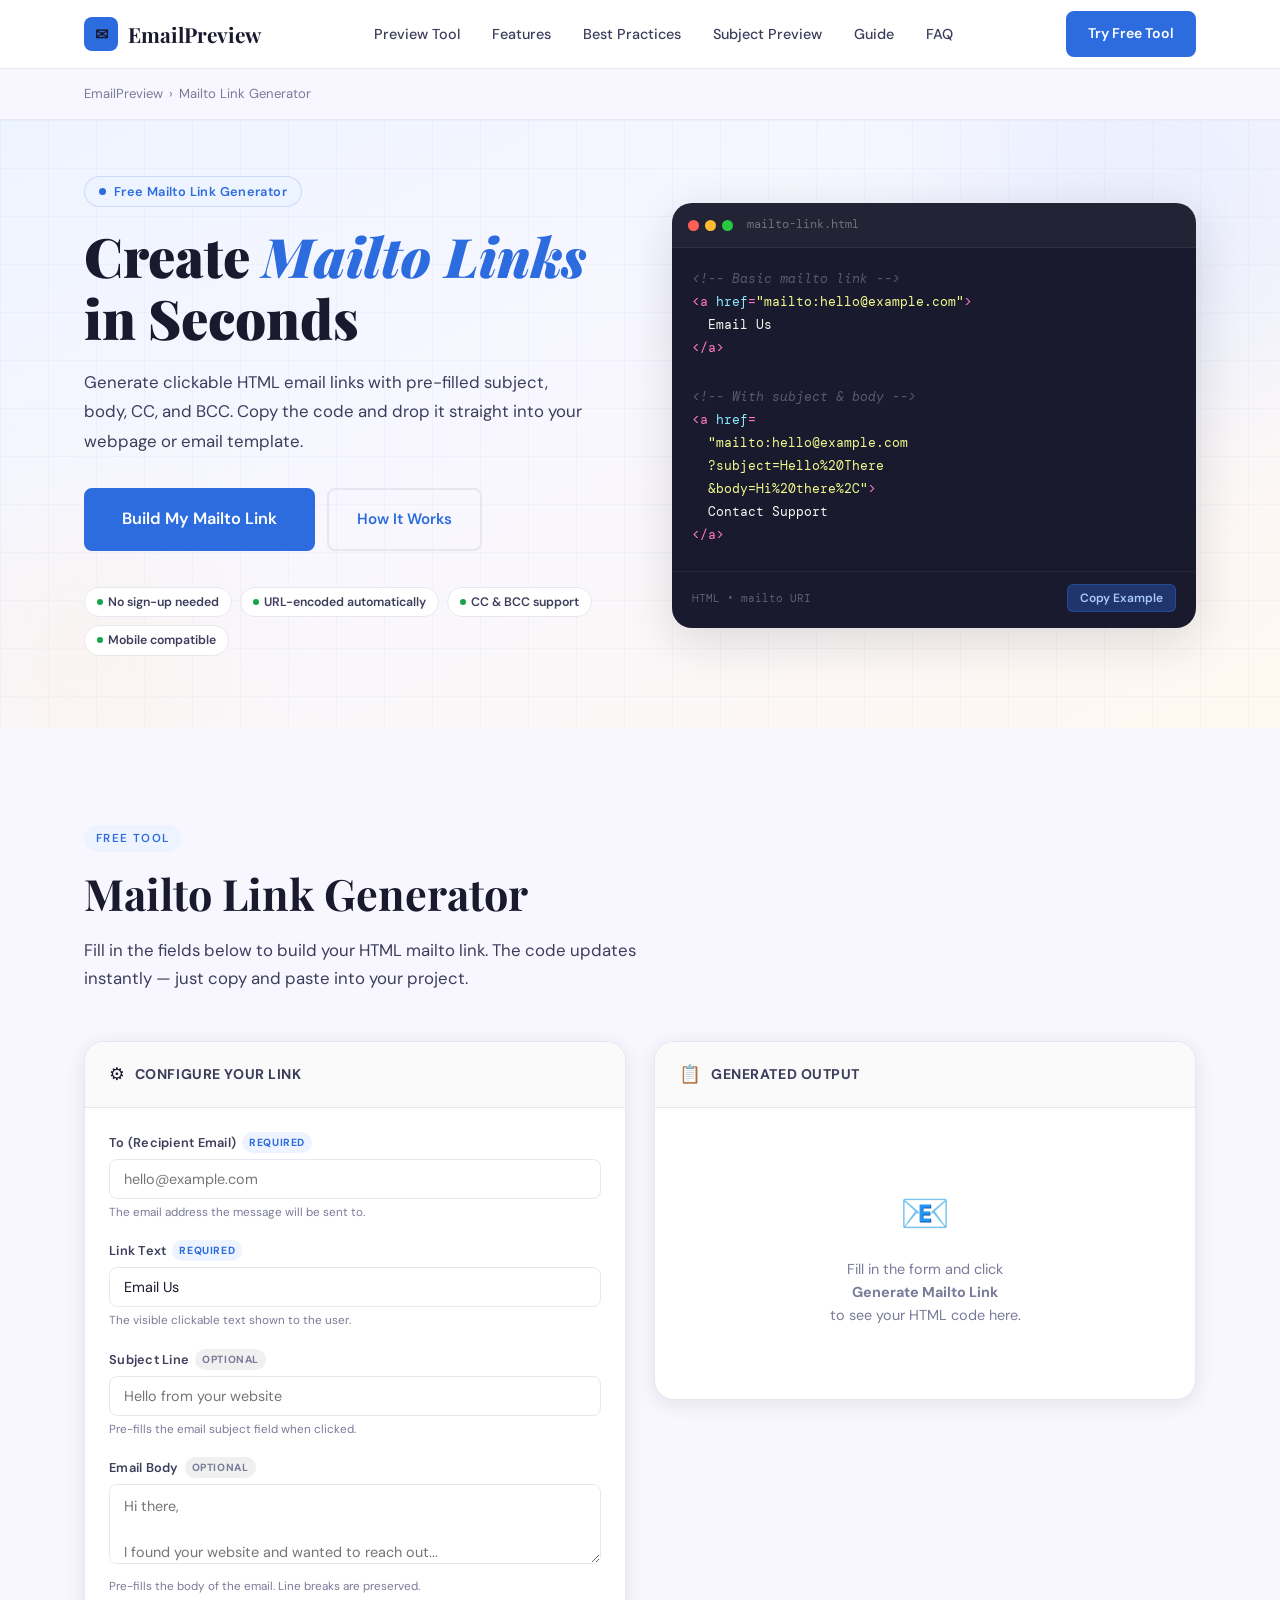
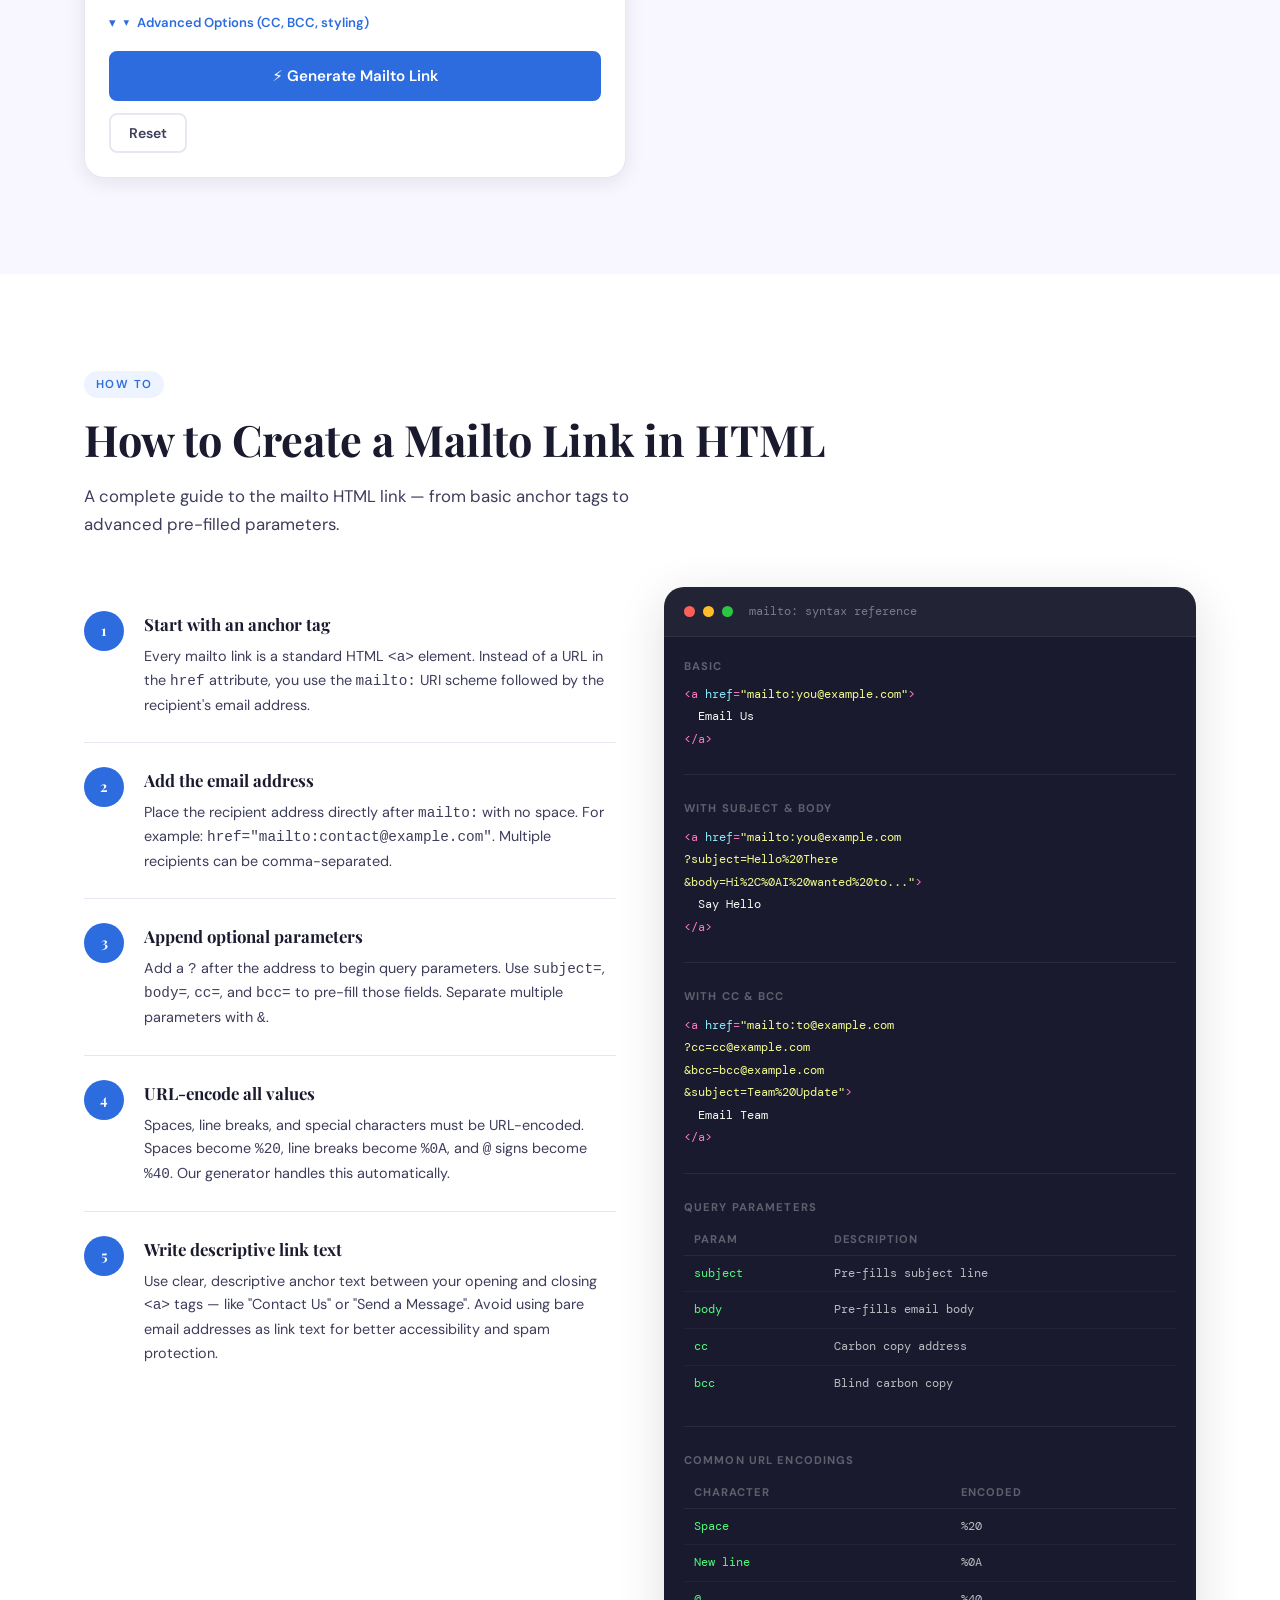
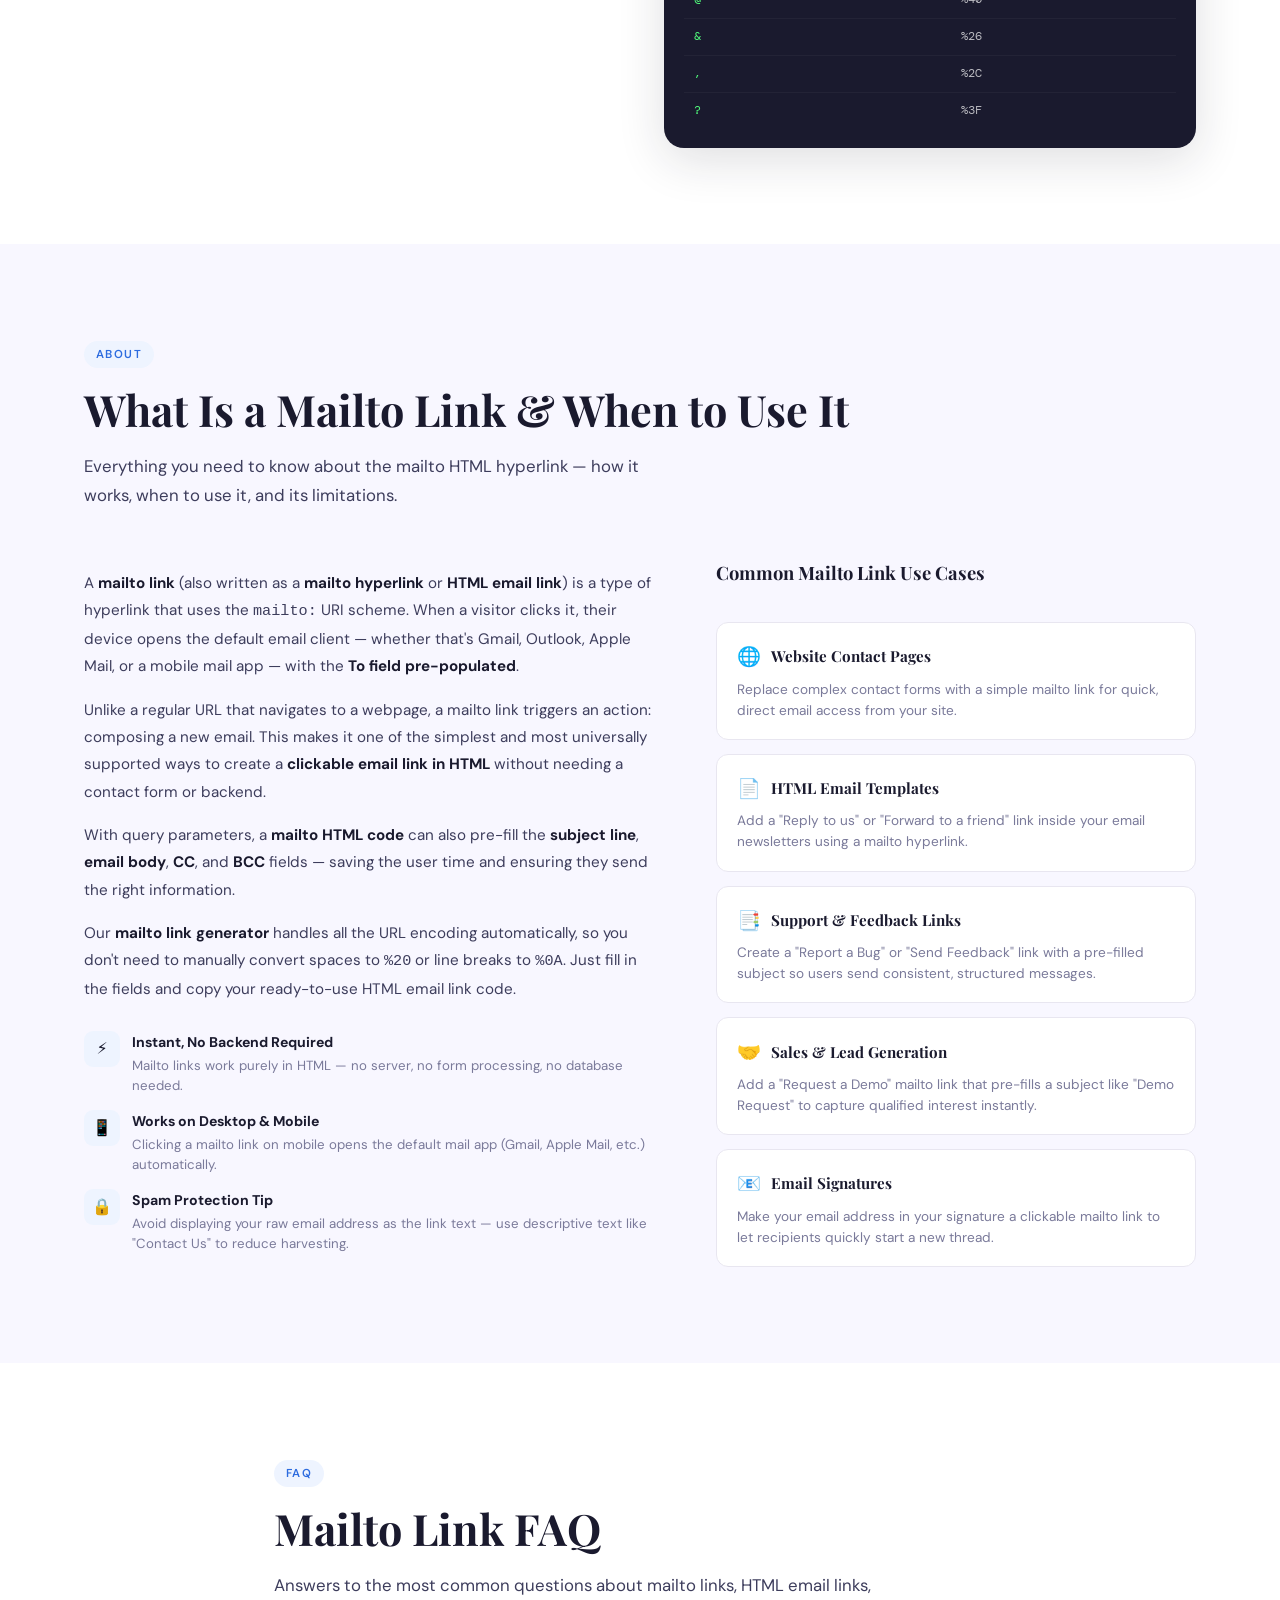
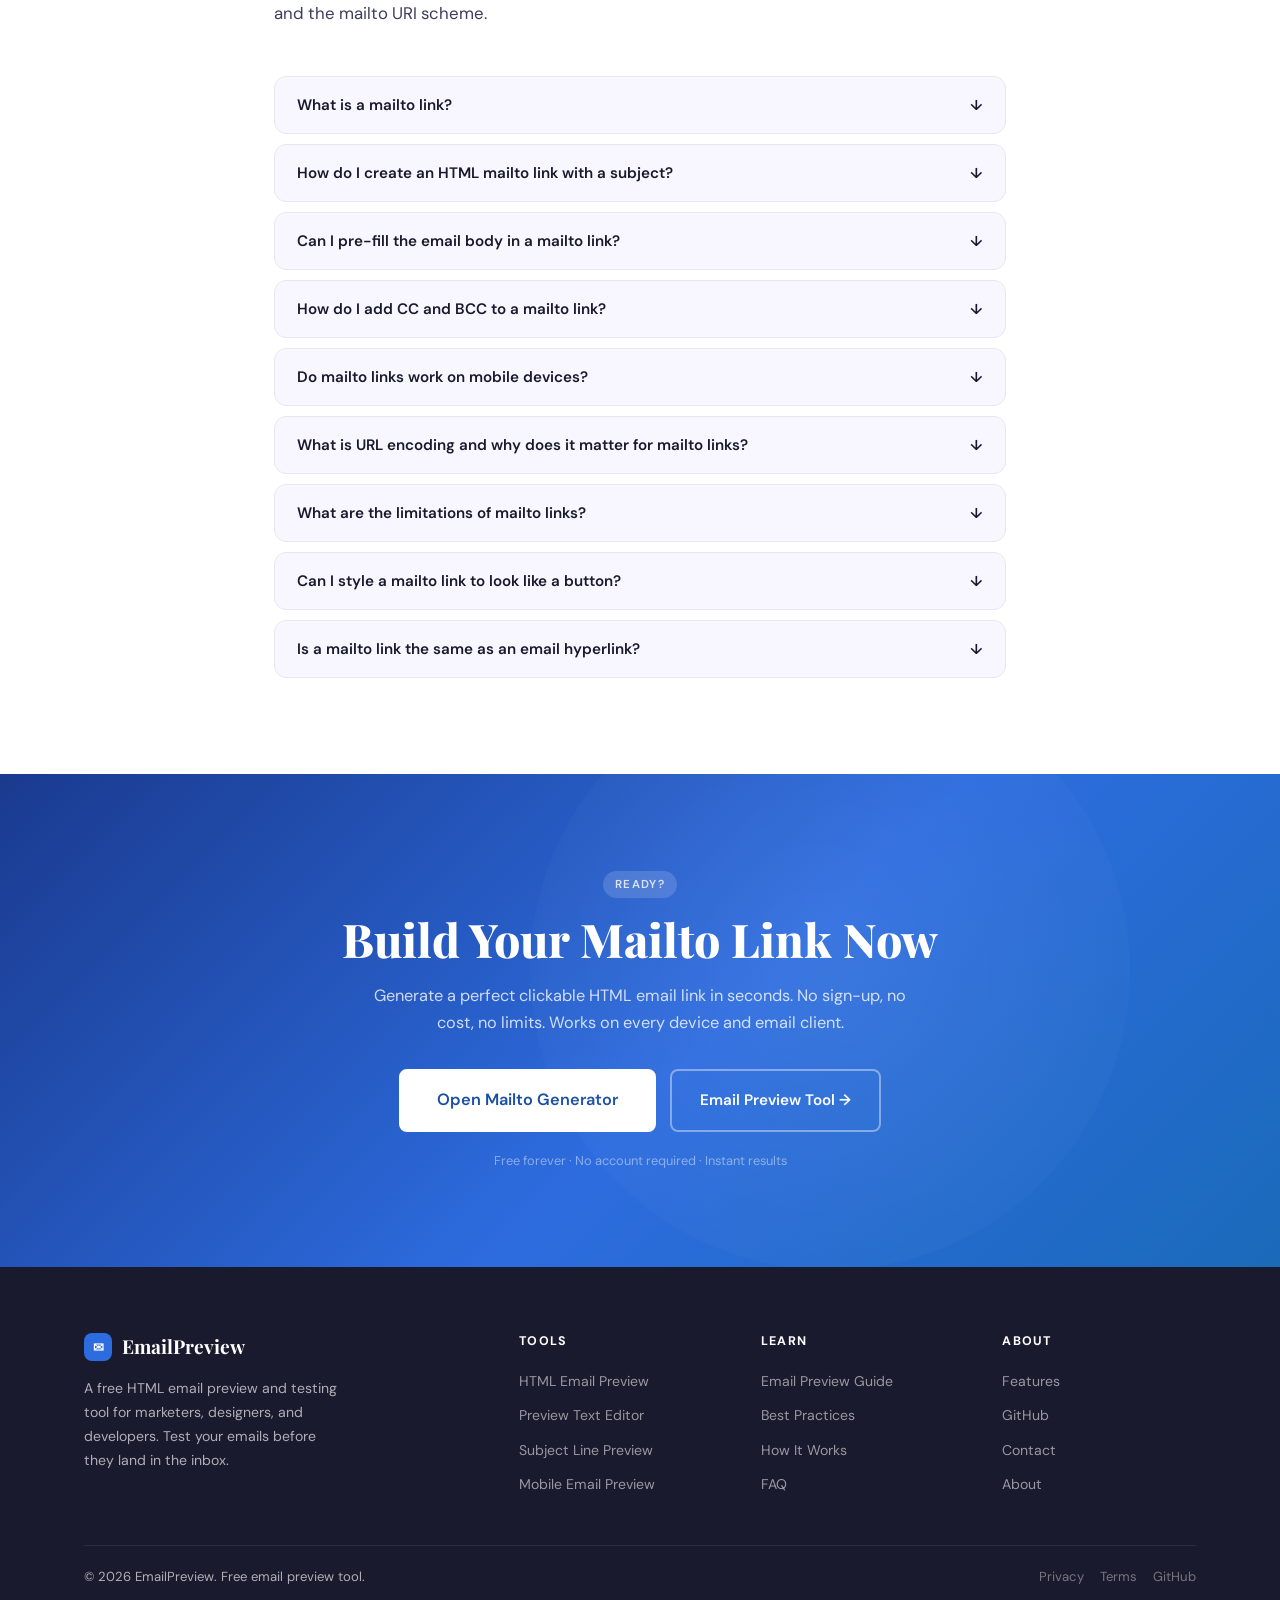
==== mailto-link-generator.html @ 805388ae "Create mailto-link-generator.html" ====
<!DOCTYPE html>
<html lang="en">
<head>
  <meta charset="UTF-8" />
  <meta name="viewport" content="width=device-width, initial-scale=1.0" />
  <title>Mailto Link Generator – Create HTML Email Links Instantly | EmailPreview</title>
  <meta name="description" content="Free mailto link generator. Create clickable HTML email links with pre-filled subject, body, CC, and BCC. Generate mailto HTML code instantly — no sign-up required." />
  <meta name="keywords" content="mailto link, mailto html, mailto link generator, html mailto link, mailto html code, email link html, html email link, email hyperlink html, mailto hyperlink, html mailto, create mailto link, mail to link, email link generator, clickable email link html" />
  <meta name="author" content="EmailPreview" />
  <meta name="robots" content="index, follow" />
  <link rel="canonical" href="https://emailpreview.github.io/mailto-link-generator" />
  <link rel="icon" type="image/png" sizes="32x32" href="/favicon.png">

  <!-- Open Graph -->
  <meta property="og:title" content="Mailto Link Generator – Create HTML Email Links Instantly" />
  <meta property="og:description" content="Generate mailto HTML code with subject, body, CC, and BCC pre-filled. Free, instant, no sign-up." />
  <meta property="og:url" content="https://emailpreview.github.io/mailto-link-generator" />
  <meta property="og:type" content="website" />

  <!-- Twitter Card -->
  <meta name="twitter:card" content="summary_large_image" />
  <meta name="twitter:title" content="Mailto Link Generator – Free HTML Email Link Tool" />
  <meta name="twitter:description" content="Create clickable mailto links for HTML emails and websites instantly." />

  <!-- Schema: WebApplication -->
  <script type="application/ld+json">
  {
    "@context": "https://schema.org",
    "@type": "WebApplication",
    "name": "Mailto Link Generator",
    "url": "https://emailpreview.github.io/mailto-link-generator",
    "description": "A free tool to generate mailto HTML links with pre-filled subject, body, CC, and BCC fields.",
    "applicationCategory": "DeveloperApplication",
    "operatingSystem": "Web",
    "offers": { "@type": "Offer", "price": "0", "priceCurrency": "USD" },
    "featureList": [
      "Mailto Link Generator",
      "HTML Email Link Code",
      "CC and BCC Support",
      "URL Encoding",
      "Clickable Email Link Preview"
    ]
  }
  </script>

  <!-- Schema: HowTo -->
  <script type="application/ld+json">
  {
    "@context": "https://schema.org",
    "@type": "HowTo",
    "name": "How to Create a Mailto Link in HTML",
    "description": "Step-by-step guide to creating a clickable mailto link in HTML for websites and email templates.",
    "step": [
      {
        "@type": "HowToStep",
        "name": "Enter the recipient email address",
        "text": "Type the email address you want the mailto link to send to in the 'To' field of the generator."
      },
      {
        "@type": "HowToStep",
        "name": "Fill in optional fields",
        "text": "Optionally add a subject line, pre-filled body text, CC recipients, and BCC recipients."
      },
      {
        "@type": "HowToStep",
        "name": "Copy the generated HTML code",
        "text": "Click 'Generate Mailto Link' and copy the ready-to-use HTML anchor tag from the output panel."
      },
      {
        "@type": "HowToStep",
        "name": "Paste into your HTML",
        "text": "Paste the mailto HTML code into your webpage or email template. The link is now clickable."
      }
    ]
  }
  </script>

  <!-- Schema: FAQPage -->
  <script type="application/ld+json">
  {
    "@context": "https://schema.org",
    "@type": "FAQPage",
    "mainEntity": [
      {
        "@type": "Question",
        "name": "What is a mailto link?",
        "acceptedAnswer": {
          "@type": "Answer",
          "text": "A mailto link is an HTML hyperlink that opens the visitor's default email client when clicked, with the recipient address pre-filled. It uses the mailto: URI scheme."
        }
      },
      {
        "@type": "Question",
        "name": "How do I create a mailto link in HTML?",
        "acceptedAnswer": {
          "@type": "Answer",
          "text": "Use an anchor tag with href starting with mailto: followed by the email address. Example: <a href=\"mailto:hello@example.com\">Email Us</a>"
        }
      },
      {
        "@type": "Question",
        "name": "Can I pre-fill the subject and body in a mailto link?",
        "acceptedAnswer": {
          "@type": "Answer",
          "text": "Yes. Add query parameters to the mailto link: mailto:email@example.com?subject=Hello&body=Your%20message%20here. All values must be URL-encoded."
        }
      },
      {
        "@type": "Question",
        "name": "Does a mailto link work on mobile?",
        "acceptedAnswer": {
          "@type": "Answer",
          "text": "Yes. On mobile devices, clicking a mailto link opens the default mail app (Gmail, Apple Mail, etc.) with the fields pre-filled."
        }
      },
      {
        "@type": "Question",
        "name": "How do I add CC and BCC to a mailto link?",
        "acceptedAnswer": {
          "@type": "Answer",
          "text": "Append cc= and bcc= as query parameters. Example: mailto:to@example.com?cc=cc@example.com&bcc=bcc@example.com"
        }
      }
    ]
  }
  </script>

  <!-- Breadcrumb Schema -->
  <script type="application/ld+json">
  {
    "@context": "https://schema.org",
    "@type": "BreadcrumbList",
    "itemListElement": [
      { "@type": "ListItem", "position": 1, "name": "EmailPreview", "item": "https://emailpreview.github.io/" },
      { "@type": "ListItem", "position": 2, "name": "Mailto Link Generator", "item": "https://emailpreview.github.io/mailto-link-generator" }
    ]
  }
  </script>

  <link rel="preconnect" href="https://fonts.googleapis.com" />
  <link rel="preconnect" href="https://fonts.gstatic.com" crossorigin />
  <link href="https://fonts.googleapis.com/css2?family=Playfair+Display:wght@400;600;700;900&family=DM+Sans:wght@300;400;500;600&family=DM+Mono:wght@400;500&display=swap" rel="stylesheet" />

  <style>
    /* ============================================================
       Mailto Link Generator — Scoped stylesheet
       Inherits design system from EmailPreview (same tokens)
    ============================================================ */
    :root {
      --ink: #1a1a2e;
      --ink-soft: #3d3d5c;
      --ink-muted: #7a7a9a;
      --surface: #ffffff;
      --surface-alt: #f8f7ff;
      --border: #e8e6f0;
      --accent: #2d6cdf;
      --accent-deep: #1a4fa3;
      --accent-light: #dbeafe;
      --accent-soft: #eef4ff;
      --gold: #f5a623;
      --gold-light: #fff8eb;
      --green: #16a34a;
      --green-light: #dcfce7;
      --red: #dc2626;
      --red-light: #fee2e2;
      --teal: #0d9488;
      --teal-light: #ccfbf1;
      --radius: 12px;
      --radius-lg: 20px;
      --radius-sm: 8px;
      --shadow-sm: 0 1px 4px rgba(26,26,46,0.06);
      --shadow: 0 4px 20px rgba(26,26,46,0.09);
      --shadow-lg: 0 12px 48px rgba(26,26,46,0.14);
      --font-display: 'Playfair Display', Georgia, serif;
      --font-body: 'DM Sans', system-ui, sans-serif;
      --font-mono: 'DM Mono', monospace;
      --transition: 0.22s cubic-bezier(0.4,0,0.2,1);
    }

    *, *::before, *::after { box-sizing: border-box; margin: 0; padding: 0; }
    html { scroll-behavior: smooth; font-size: 16px; }
    body { font-family: var(--font-body); background: var(--surface); color: var(--ink); line-height: 1.65; overflow-x: hidden; }
    a { color: var(--accent); text-decoration: none; }
    a:hover { text-decoration: underline; }
    img { max-width: 100%; display: block; }
    .container { max-width: 1160px; margin: 0 auto; padding: 0 24px; }

    /* ── Header ── */
    #site-header {
      position: sticky; top: 0; z-index: 100;
      background: rgba(255,255,255,0.96);
      backdrop-filter: blur(12px);
      border-bottom: 1px solid var(--border);
      transition: box-shadow var(--transition);
    }
    #site-header.scrolled { box-shadow: var(--shadow); }
    .header-inner { display: flex; align-items: center; justify-content: space-between; height: 68px; gap: 24px; }
    .header-logo { display: flex; align-items: center; gap: 10px; font-family: var(--font-display); font-size: 1.3rem; font-weight: 700; color: var(--ink); }
    .header-logo:hover { color: var(--accent); text-decoration: none; }
    .logo-icon { width: 34px; height: 34px; background: var(--accent); border-radius: 8px; display: flex; align-items: center; justify-content: center; font-size: 16px; flex-shrink: 0; }
    .header-nav { display: flex; align-items: center; gap: 4px; list-style: none; }
    .header-nav a { padding: 7px 14px; border-radius: 7px; font-size: 0.9rem; font-weight: 500; color: var(--ink-soft); transition: all var(--transition); }
    .header-nav a:hover, .header-nav a.active { color: var(--accent); background: var(--accent-soft); text-decoration: none; }
    .header-cta { display: flex; gap: 10px; align-items: center; }
    .hamburger { display: none; flex-direction: column; gap: 5px; cursor: pointer; background: none; border: none; padding: 6px; }
    .hamburger span { display: block; width: 22px; height: 2px; background: var(--ink); border-radius: 2px; transition: all var(--transition); }
    .mobile-nav { display: none; flex-direction: column; background: #fff; border-top: 1px solid var(--border); padding: 16px 24px; gap: 4px; }
    .mobile-nav.open { display: flex; }
    .mobile-nav a { padding: 10px 12px; border-radius: 7px; color: var(--ink-soft); font-size: 0.95rem; font-weight: 500; transition: all var(--transition); }
    .mobile-nav a:hover { background: var(--accent-soft); color: var(--accent); text-decoration: none; }

    /* ── Buttons ── */
    .btn { display: inline-flex; align-items: center; gap: 8px; padding: 13px 28px; border-radius: var(--radius-sm); font-family: var(--font-body); font-size: 0.95rem; font-weight: 600; cursor: pointer; border: 2px solid transparent; transition: all var(--transition); text-decoration: none; white-space: nowrap; }
    .btn:hover { text-decoration: none; }
    .btn-primary { background: var(--accent); color: #fff; border-color: var(--accent); }
    .btn-primary:hover { background: var(--accent-deep); border-color: var(--accent-deep); transform: translateY(-1px); box-shadow: 0 6px 20px rgba(45,108,223,0.32); }
    .btn-ghost { background: transparent; color: var(--accent); border-color: var(--border); }
    .btn-ghost:hover { border-color: var(--accent); background: var(--accent-soft); }
    .btn-outline { background: transparent; color: var(--ink-soft); border-color: var(--border); font-size: 0.88rem; padding: 9px 18px; }
    .btn-outline:hover { border-color: var(--accent); color: var(--accent); }
    .btn-white { background: #fff; color: var(--accent-deep); border-color: #fff; }
    .btn-white:hover { background: var(--accent-soft); transform: translateY(-1px); }
    .btn-ghost-white { background: transparent; color: #fff; border-color: rgba(255,255,255,0.4); }
    .btn-ghost-white:hover { border-color: #fff; background: rgba(255,255,255,0.1); }
    .btn-full { width: 100%; justify-content: center; }
    .btn-lg { padding: 16px 36px; font-size: 1.02rem; }
    .btn-sm { padding: 8px 16px; font-size: 0.83rem; }

    /* ── Section Shared ── */
    .section { padding: 96px 0; }
    .section-label { display: inline-block; font-size: 0.72rem; font-weight: 600; letter-spacing: 0.12em; text-transform: uppercase; color: var(--accent); background: var(--accent-soft); padding: 4px 12px; border-radius: 100px; margin-bottom: 14px; }
    .section-label.light { color: rgba(255,255,255,0.8); background: rgba(255,255,255,0.15); }
    .section-title { font-family: var(--font-display); font-size: clamp(1.8rem, 3.5vw, 2.7rem); font-weight: 700; color: var(--ink); line-height: 1.25; margin-bottom: 16px; }
    .section-subtitle { font-size: 1.05rem; color: var(--ink-soft); max-width: 600px; margin-bottom: 48px; line-height: 1.7; }

    /* ── Breadcrumb ── */
    .breadcrumb { padding: 14px 0; font-size: 0.82rem; color: var(--ink-muted); display: flex; align-items: center; gap: 6px; flex-wrap: wrap; }
    .breadcrumb a { color: var(--ink-muted); }
    .breadcrumb a:hover { color: var(--accent); text-decoration: none; }
    .breadcrumb span { color: var(--ink-muted); }

    /* ═══════════════════════════
       HERO
    ═══════════════════════════ */
    .ml-hero {
      background: linear-gradient(155deg, #eef4ff 0%, #f8f7ff 45%, #fff8f0 100%);
      padding: 56px 0 72px;
      position: relative;
      overflow: hidden;
    }
    .ml-hero-grid {
      position: absolute; inset: 0; pointer-events: none;
      background-image: linear-gradient(rgba(45,108,223,0.04) 1px, transparent 1px),
        linear-gradient(90deg, rgba(45,108,223,0.04) 1px, transparent 1px);
      background-size: 48px 48px;
    }
    .ml-hero-blob {
      position: absolute; border-radius: 50%; filter: blur(70px); opacity: 0.3; pointer-events: none;
    }
    .ml-blob-1 { width: 420px; height: 420px; background: radial-gradient(circle, #c7d8ff, #e0eaff); top: -120px; right: -80px; }
    .ml-blob-2 { width: 260px; height: 260px; background: radial-gradient(circle, #fde8c8, #fff3e0); bottom: -60px; left: -40px; }

    .ml-hero-inner {
      position: relative; z-index: 2;
      display: grid; grid-template-columns: 1fr 1fr; gap: 64px; align-items: center;
    }
    @media (max-width: 860px) { .ml-hero-inner { grid-template-columns: 1fr; gap: 40px; text-align: center; } .ml-hero-cta { justify-content: center; } }

    .ml-hero-badge { display: inline-flex; align-items: center; gap: 8px; font-size: 0.8rem; font-weight: 600; color: var(--accent); background: var(--accent-soft); border: 1px solid rgba(45,108,223,0.18); padding: 4px 14px; border-radius: 100px; margin-bottom: 18px; letter-spacing: 0.03em; }
    .ml-badge-dot { width: 7px; height: 7px; border-radius: 50%; background: var(--accent); animation: ml-pulse 2s ease-in-out infinite; }
    @keyframes ml-pulse { 0%,100%{opacity:1} 50%{opacity:.4} }
    .ml-hero-title { font-family: var(--font-display); font-size: clamp(2.1rem, 4.5vw, 3.4rem); font-weight: 900; color: var(--ink); line-height: 1.15; margin-bottom: 18px; }
    .ml-hero-title em { font-style: italic; color: var(--accent); }
    .ml-hero-subtitle { font-size: 1.05rem; color: var(--ink-soft); line-height: 1.75; margin-bottom: 32px; max-width: 500px; }
    .ml-hero-cta { display: flex; flex-wrap: wrap; gap: 12px; margin-bottom: 36px; }
    .ml-hero-chips { display: flex; flex-wrap: wrap; gap: 8px; }
    .ml-chip { display: inline-flex; align-items: center; gap: 5px; font-size: 0.77rem; font-weight: 600; color: var(--ink-soft); background: #fff; border: 1px solid var(--border); border-radius: 100px; padding: 4px 12px; }
    .ml-chip-dot { width: 6px; height: 6px; border-radius: 50%; background: var(--green); }

    /* ── Hero Code Preview ── */
    .ml-code-card {
      background: #1a1a2e;
      border-radius: var(--radius-lg);
      box-shadow: var(--shadow-lg), 0 0 0 1px rgba(255,255,255,0.06);
      overflow: hidden;
      animation: ml-floatUp 0.7s ease both;
    }
    @keyframes ml-floatUp { from{opacity:0;transform:translateY(20px)} to{opacity:1;transform:translateY(0)} }
    .ml-code-card-header {
      display: flex; align-items: center; gap: 6px;
      padding: 12px 16px; background: rgba(255,255,255,0.04);
      border-bottom: 1px solid rgba(255,255,255,0.06);
    }
    .ml-dot { width: 11px; height: 11px; border-radius: 50%; }
    .ml-dot.r { background: #ff5f57; } .ml-dot.y { background: #febc2e; } .ml-dot.g { background: #28c840; }
    .ml-code-label { margin-left: 8px; font-size: 0.75rem; color: rgba(255,255,255,0.35); font-family: var(--font-mono); }
    .ml-code-body { padding: 20px 20px 16px; }
    .ml-code-line { font-family: var(--font-mono); font-size: 0.82rem; line-height: 1.75; display: block; }
    .ml-token-tag { color: #ff79c6; }
    .ml-token-attr { color: #8be9fd; }
    .ml-token-val { color: #f1fa8c; }
    .ml-token-text { color: #f8f8f2; }
    .ml-token-comment { color: rgba(255,255,255,0.28); font-style: italic; }
    .ml-code-footer { padding: 0 20px 16px; display: flex; justify-content: space-between; align-items: center; border-top: 1px solid rgba(255,255,255,0.06); margin-top: 8px; padding-top: 12px; }
    .ml-code-badge { font-size: 0.7rem; color: rgba(255,255,255,0.3); font-family: var(--font-mono); }
    .ml-copy-hero-btn { font-size: 0.75rem; padding: 5px 12px; background: rgba(45,108,223,0.35); color: #aac8ff; border: 1px solid rgba(45,108,223,0.4); border-radius: 6px; cursor: pointer; font-family: var(--font-body); font-weight: 600; transition: all var(--transition); }
    .ml-copy-hero-btn:hover { background: rgba(45,108,223,0.55); color: #fff; }

    /* ═══════════════════════════
       GENERATOR TOOL
    ═══════════════════════════ */
    .generator-section { background: var(--surface-alt); }
    .generator-layout {
      display: grid; grid-template-columns: 1fr 1fr; gap: 28px; align-items: flex-start;
    }
    @media (max-width: 900px) { .generator-layout { grid-template-columns: 1fr; } }

    .gen-panel {
      background: #fff; border: 1px solid var(--border);
      border-radius: var(--radius-lg); box-shadow: var(--shadow); overflow: hidden;
    }
    .gen-panel-header {
      padding: 18px 24px; background: #fafafa; border-bottom: 1px solid var(--border);
      display: flex; align-items: center; gap: 10px;
    }
    .gen-panel-icon { font-size: 1.1rem; }
    .gen-panel-title { font-size: 0.88rem; font-weight: 700; color: var(--ink-soft); letter-spacing: 0.04em; text-transform: uppercase; }
    .gen-panel-body { padding: 24px; }

    /* Form fields */
    .field { margin-bottom: 18px; }
    .field:last-child { margin-bottom: 0; }
    .field label { display: flex; align-items: center; gap: 6px; font-size: 0.8rem; font-weight: 600; color: var(--ink-soft); margin-bottom: 6px; letter-spacing: 0.02em; }
    .field-badge { font-size: 0.65rem; font-weight: 700; padding: 2px 7px; border-radius: 100px; letter-spacing: 0.06em; text-transform: uppercase; }
    .badge-required { background: var(--accent-soft); color: var(--accent); }
    .badge-optional { background: #f0f0f0; color: var(--ink-muted); }
    .field-hint { font-size: 0.73rem; color: var(--ink-muted); margin-top: 4px; }

    .ml-input {
      width: 100%; padding: 10px 14px; border: 1.5px solid var(--border); border-radius: var(--radius-sm);
      font-family: var(--font-body); font-size: 0.9rem; color: var(--ink); background: #fff;
      transition: border-color var(--transition), box-shadow var(--transition); outline: none;
    }
    .ml-input:focus { border-color: var(--accent); box-shadow: 0 0 0 3px rgba(45,108,223,0.1); }
    .ml-input.valid { border-color: var(--green); }
    .ml-input.invalid { border-color: var(--red); box-shadow: 0 0 0 3px rgba(220,38,38,0.08); }
    textarea.ml-input { resize: vertical; min-height: 80px; line-height: 1.6; }

    /* Toggle advanced */
    .adv-toggle {
      display: flex; align-items: center; gap: 8px; cursor: pointer;
      font-size: 0.82rem; font-weight: 600; color: var(--accent); margin: 4px 0 16px;
      background: none; border: none; font-family: var(--font-body);
      padding: 0;
    }
    .adv-toggle:hover { color: var(--accent-deep); }
    .adv-arrow { transition: transform var(--transition); display: inline-block; font-size: 0.7rem; }
    .adv-arrow.open { transform: rotate(180deg); }
    .adv-fields { display: none; }
    .adv-fields.open { display: block; }

    /* Link text customisation */
    .link-text-row { display: grid; grid-template-columns: 1fr 1fr; gap: 12px; }
    @media (max-width: 500px) { .link-text-row { grid-template-columns: 1fr; } }

    .gen-actions { margin-top: 20px; display: flex; gap: 12px; flex-wrap: wrap; }

    /* ── Output Panel ── */
    .output-empty { text-align: center; padding: 48px 24px; color: var(--ink-muted); }
    .output-empty-icon { font-size: 2.5rem; margin-bottom: 12px; }
    .output-empty p { font-size: 0.9rem; line-height: 1.6; }

    .output-section { margin-bottom: 20px; }
    .output-section:last-child { margin-bottom: 0; }
    .output-label { font-size: 0.73rem; font-weight: 700; color: var(--ink-muted); letter-spacing: 0.1em; text-transform: uppercase; margin-bottom: 8px; }

    /* Live Preview */
    .live-preview-box {
      background: var(--accent-soft); border: 1.5px solid rgba(45,108,223,0.2);
      border-radius: var(--radius); padding: 18px 20px; display: flex; align-items: center; gap: 14px;
    }
    .lpb-icon { font-size: 1.6rem; flex-shrink: 0; }
    .lpb-content { flex: 1; min-width: 0; }
    .lpb-label { font-size: 0.73rem; font-weight: 700; color: var(--accent); text-transform: uppercase; letter-spacing: 0.08em; margin-bottom: 4px; }
    #ml-preview-link {
      display: inline-block; font-size: 0.98rem; font-weight: 600; color: var(--accent);
      word-break: break-all; text-decoration: underline; cursor: pointer;
    }
    #ml-preview-link:hover { color: var(--accent-deep); }

    /* Code output */
    .code-output-wrap { position: relative; }
    .code-output {
      background: #1a1a2e; color: #cdd9ff; border-radius: var(--radius);
      padding: 16px 44px 16px 16px; font-family: var(--font-mono); font-size: 0.8rem;
      line-height: 1.7; overflow-x: auto; white-space: pre-wrap; word-break: break-all;
      min-height: 52px;
    }
    .copy-code-btn {
      position: absolute; top: 10px; right: 10px;
      background: rgba(255,255,255,0.08); border: 1px solid rgba(255,255,255,0.15);
      color: rgba(255,255,255,0.55); border-radius: 6px; padding: 5px 10px;
      font-size: 0.73rem; font-family: var(--font-body); font-weight: 600; cursor: pointer;
      transition: all var(--transition);
    }
    .copy-code-btn:hover { background: rgba(45,108,223,0.4); color: #fff; border-color: rgba(45,108,223,0.5); }
    .copy-code-btn.copied { background: rgba(22,163,74,0.35); color: #86efac; border-color: rgba(22,163,74,0.4); }

    /* URL output */
    .url-output {
      background: #f8f7ff; border: 1.5px solid var(--border); border-radius: var(--radius);
      padding: 12px 16px; font-family: var(--font-mono); font-size: 0.8rem; color: var(--ink-soft);
      word-break: break-all; line-height: 1.6;
    }

    /* Mailto params breakdown */
    .params-grid { display: flex; flex-direction: column; gap: 8px; }
    .param-row { display: flex; align-items: flex-start; gap: 10px; font-size: 0.82rem; }
    .param-key { font-family: var(--font-mono); font-size: 0.75rem; color: var(--accent); background: var(--accent-soft); padding: 2px 8px; border-radius: 5px; flex-shrink: 0; white-space: nowrap; }
    .param-val { color: var(--ink-soft); line-height: 1.5; word-break: break-all; }

    /* Compatibility indicator */
    .compat-row { display: flex; gap: 10px; flex-wrap: wrap; }
    .compat-badge { display: flex; align-items: center; gap: 5px; font-size: 0.77rem; font-weight: 600; color: var(--green); background: var(--green-light); padding: 4px 10px; border-radius: 100px; }
    .compat-badge.partial { color: var(--gold); background: var(--gold-light); }

    /* ═══════════════════════════
       HOW-TO SECTION
    ═══════════════════════════ */
    .howto-section { background: #fff; }
    .howto-grid { display: grid; grid-template-columns: 1fr 1fr; gap: 48px; align-items: flex-start; }
    @media (max-width: 860px) { .howto-grid { grid-template-columns: 1fr; } }

    .howto-steps { display: flex; flex-direction: column; gap: 0; }
    .howto-step {
      display: flex; gap: 20px; padding: 24px 0;
      border-bottom: 1px solid var(--border); position: relative;
    }
    .howto-step:last-child { border-bottom: none; }
    .step-num-circle {
      width: 40px; height: 40px; border-radius: 50%; background: var(--accent);
      color: #fff; font-weight: 700; font-size: 0.9rem; display: flex; align-items: center;
      justify-content: center; flex-shrink: 0; font-family: var(--font-display);
    }
    .step-text h4 { font-family: var(--font-display); font-size: 1.05rem; font-weight: 700; color: var(--ink); margin-bottom: 6px; }
    .step-text p { font-size: 0.9rem; color: var(--ink-soft); line-height: 1.65; }

    /* Syntax Card */
    .syntax-card {
      background: #1a1a2e; border-radius: var(--radius-lg);
      box-shadow: var(--shadow-lg); overflow: hidden; position: sticky; top: 90px;
    }
    .syntax-header { padding: 14px 20px; background: rgba(255,255,255,0.04); border-bottom: 1px solid rgba(255,255,255,0.07); display: flex; align-items: center; gap: 8px; }
    .syntax-title { font-size: 0.78rem; font-family: var(--font-mono); color: rgba(255,255,255,0.4); margin-left: 8px; }
    .syntax-body { padding: 20px; display: flex; flex-direction: column; gap: 24px; }
    .syntax-block { }
    .syntax-block-label { font-size: 0.7rem; font-weight: 700; letter-spacing: 0.1em; text-transform: uppercase; color: rgba(255,255,255,0.3); margin-bottom: 8px; }
    .syntax-code { font-family: var(--font-mono); font-size: 0.78rem; line-height: 1.8; display: block; }
    .s-tag { color: #ff79c6; }
    .s-attr { color: #8be9fd; }
    .s-val { color: #f1fa8c; }
    .s-text { color: #f8f8f2; }
    .s-comment { color: rgba(255,255,255,0.3); font-style: italic; }
    .s-param { color: #50fa7b; }
    .syntax-divider { border: none; border-top: 1px solid rgba(255,255,255,0.07); }

    /* Param table */
    .param-table { width: 100%; border-collapse: collapse; }
    .param-table th { font-size: 0.7rem; font-weight: 700; letter-spacing: 0.08em; text-transform: uppercase; color: rgba(255,255,255,0.3); padding: 6px 10px; text-align: left; border-bottom: 1px solid rgba(255,255,255,0.07); }
    .param-table td { font-family: var(--font-mono); font-size: 0.75rem; padding: 8px 10px; border-bottom: 1px solid rgba(255,255,255,0.04); vertical-align: top; color: rgba(255,255,255,0.7); }
    .param-table td:first-child { color: #50fa7b; }
    .param-table tr:last-child td { border-bottom: none; }

    /* ═══════════════════════════
       DESCRIPTION / ABOUT SECTION
    ═══════════════════════════ */
    .about-section { background: var(--surface-alt); }
    .about-grid { display: grid; grid-template-columns: 1.2fr 1fr; gap: 56px; align-items: center; }
    @media (max-width: 860px) { .about-grid { grid-template-columns: 1fr; } }
    .about-text p { font-size: 0.95rem; color: var(--ink-soft); line-height: 1.8; margin-bottom: 16px; }
    .about-text p:last-child { margin-bottom: 0; }
    .about-text strong { color: var(--ink); }

    .about-features { display: flex; flex-direction: column; gap: 14px; margin-top: 28px; }
    .about-feat { display: flex; align-items: flex-start; gap: 12px; }
    .about-feat-icon { width: 36px; height: 36px; border-radius: 9px; background: var(--accent-soft); display: flex; align-items: center; justify-content: center; font-size: 1rem; flex-shrink: 0; }
    .about-feat-text h5 { font-size: 0.88rem; font-weight: 700; color: var(--ink); margin-bottom: 2px; }
    .about-feat-text p { font-size: 0.83rem; color: var(--ink-muted); line-height: 1.5; }

    /* Use-case cards */
    .use-cases { display: flex; flex-direction: column; gap: 14px; }
    .uc-card { background: #fff; border: 1px solid var(--border); border-radius: var(--radius); padding: 18px 20px; transition: all var(--transition); }
    .uc-card:hover { border-color: var(--accent); box-shadow: var(--shadow); transform: translateX(4px); }
    .uc-card-head { display: flex; align-items: center; gap: 10px; margin-bottom: 6px; }
    .uc-icon { font-size: 1.2rem; }
    .uc-card h4 { font-family: var(--font-display); font-size: 0.95rem; font-weight: 700; color: var(--ink); }
    .uc-card p { font-size: 0.85rem; color: var(--ink-muted); line-height: 1.55; }

    /* ═══════════════════════════
       FAQ
    ═══════════════════════════ */
    .faq-section { background: #fff; }
    .faq-container-narrow { max-width: 780px; }
    .faq-list { display: flex; flex-direction: column; gap: 10px; }
    .faq-item { background: var(--surface-alt); border: 1px solid var(--border); border-radius: var(--radius); overflow: hidden; }
    .faq-q { width: 100%; display: flex; justify-content: space-between; align-items: center; padding: 18px 22px; background: none; border: none; font-size: 0.95rem; font-weight: 600; color: var(--ink); cursor: pointer; text-align: left; font-family: var(--font-body); transition: all var(--transition); gap: 12px; }
    .faq-q:hover { background: var(--accent-soft); color: var(--accent); }
    .faq-q.open { color: var(--accent); background: var(--accent-soft); }
    .faq-arrow { font-size: 0.9rem; flex-shrink: 0; transition: transform var(--transition); }
    .faq-q.open .faq-arrow { transform: rotate(180deg); }
    .faq-a { max-height: 0; overflow: hidden; transition: max-height 0.35s cubic-bezier(0.4,0,0.2,1); padding: 0 22px; }
    .faq-a.open { max-height: 600px; padding: 0 22px 18px; }
    .faq-a p { font-size: 0.9rem; color: var(--ink-soft); line-height: 1.72; margin-bottom: 8px; }
    .faq-a p:last-child { margin-bottom: 0; }
    .faq-a code { font-family: var(--font-mono); background: var(--accent-soft); color: var(--accent-deep); padding: 2px 6px; border-radius: 4px; font-size: 0.82em; }
    .faq-a pre { background: #1a1a2e; color: #cdd9ff; padding: 14px 16px; border-radius: 8px; font-family: var(--font-mono); font-size: 0.78rem; line-height: 1.7; overflow-x: auto; margin: 10px 0; }

    /* ═══════════════════════════
       CTA
    ═══════════════════════════ */
    .cta-section { background: linear-gradient(135deg, #1a3a8f 0%, #2d6cdf 55%, #1a6aba 100%); position: relative; overflow: hidden; text-align: center; }
    .cta-blob { position: absolute; width: 600px; height: 600px; background: radial-gradient(circle, rgba(255,255,255,0.07), transparent); border-radius: 50%; top: -200px; right: -150px; pointer-events: none; }
    .cta-inner { position: relative; z-index: 2; max-width: 680px; margin: 0 auto; }
    .cta-title { font-family: var(--font-display); font-size: clamp(1.9rem, 4vw, 2.9rem); font-weight: 800; color: #fff; margin-bottom: 14px; line-height: 1.2; }
    .cta-subtitle { font-size: 1.02rem; color: rgba(255,255,255,0.78); max-width: 540px; margin: 0 auto 32px; line-height: 1.7; }
    .cta-btns { display: flex; justify-content: center; flex-wrap: wrap; gap: 14px; margin-bottom: 18px; }
    .cta-note { font-size: 0.8rem; color: rgba(255,255,255,0.45); }

    /* ═══════════════════════════
       FOOTER
    ═══════════════════════════ */
    #site-footer { background: var(--ink); color: rgba(255,255,255,0.65); }
    .footer-main { display: grid; grid-template-columns: 2fr 1fr 1fr 1fr; gap: 48px; padding: 64px 0 48px; border-bottom: 1px solid rgba(255,255,255,0.08); }
    @media (max-width: 900px) { .footer-main { grid-template-columns: 1fr 1fr; } }
    @media (max-width: 560px) { .footer-main { grid-template-columns: 1fr; gap: 28px; } }
    .footer-logo { display: flex; align-items: center; gap: 10px; font-family: var(--font-display); font-size: 1.2rem; font-weight: 700; color: #fff; text-decoration: none; margin-bottom: 14px; }
    .footer-logo:hover { text-decoration: none; color: var(--accent-light); }
    .footer-desc { font-size: 0.88rem; line-height: 1.7; max-width: 260px; }
    .footer-col h4 { font-size: 0.78rem; font-weight: 700; color: #fff; letter-spacing: 0.1em; text-transform: uppercase; margin-bottom: 16px; }
    .footer-col ul { list-style: none; display: flex; flex-direction: column; gap: 8px; }
    .footer-col ul a { font-size: 0.88rem; color: rgba(255,255,255,0.55); transition: color var(--transition); }
    .footer-col ul a:hover { color: #fff; text-decoration: none; }
    .footer-bottom { display: flex; justify-content: space-between; align-items: center; padding: 20px 0; font-size: 0.82rem; flex-wrap: wrap; gap: 10px; }
    .footer-bottom-links { display: flex; gap: 16px; }
    .footer-bottom-links a { color: rgba(255,255,255,0.4); transition: color var(--transition); }
    .footer-bottom-links a:hover { color: #fff; text-decoration: none; }

    /* ── Toast ── */
    .toast { position: fixed; bottom: 24px; right: 24px; background: var(--ink); color: #fff; padding: 12px 20px; border-radius: var(--radius-sm); font-size: 0.88rem; font-weight: 500; z-index: 9999; opacity: 0; transform: translateY(14px); transition: all 0.3s; pointer-events: none; }
    .toast.show { opacity: 1; transform: translateY(0); }
    .toast.success { background: var(--green); }
    .toast.error { background: var(--red); }

    /* ── Scroll fade ── */
    .fade-up { opacity: 0; transform: translateY(20px); transition: opacity 0.55s ease, transform 0.55s ease; }
    .fade-up.visible { opacity: 1; transform: translateY(0); }

    /* ── Responsive ── */
    @media (max-width: 768px) {
      .section { padding: 64px 0; }
      .header-nav, .header-cta { display: none; }
      .hamburger { display: flex; }
    }
    @media (max-width: 480px) {
      .ml-hero-title { font-size: 1.9rem; }
      .gen-panel-body { padding: 16px; }
    }
  </style>
</head>
<body>

<!-- Header injected by JS -->
  <div id="header-root"></div>

<main>

  <!-- BREADCRUMB -->
  <div style="background:var(--surface-alt); border-bottom:1px solid var(--border);">
    <div class="container">
      <nav class="breadcrumb" aria-label="Breadcrumb">
        <a href="/">EmailPreview</a>
        <span aria-hidden="true">›</span>
        <span aria-current="page">Mailto Link Generator</span>
      </nav>
    </div>
  </div>

  <!-- ══════════════════════
       HERO
  ══════════════════════ -->
  <section class="ml-hero" aria-labelledby="hero-title">
    <div class="ml-hero-grid" aria-hidden="true"></div>
    <div class="ml-hero-blob ml-blob-1" aria-hidden="true"></div>
    <div class="ml-hero-blob ml-blob-2" aria-hidden="true"></div>
    <div class="container">
      <div class="ml-hero-inner">
        <div class="ml-hero-text">
          <div class="ml-hero-badge">
            <span class="ml-badge-dot" aria-hidden="true"></span>
            Free Mailto Link Generator
          </div>
          <h1 class="ml-hero-title" id="hero-title">
            Create <em>Mailto Links</em><br>in Seconds
          </h1>
          <p class="ml-hero-subtitle">
            Generate clickable HTML email links with pre-filled subject, body, CC, and BCC. Copy the code and drop it straight into your webpage or email template.
          </p>
          <div class="ml-hero-cta">
            <a href="#generator" class="btn btn-primary btn-lg">Build My Mailto Link</a>
            <a href="#how-to-create" class="btn btn-ghost">How It Works</a>
          </div>
          <div class="ml-hero-chips">
            <span class="ml-chip"><span class="ml-chip-dot" aria-hidden="true"></span>No sign-up needed</span>
            <span class="ml-chip"><span class="ml-chip-dot" aria-hidden="true"></span>URL-encoded automatically</span>
            <span class="ml-chip"><span class="ml-chip-dot" aria-hidden="true"></span>CC &amp; BCC support</span>
            <span class="ml-chip"><span class="ml-chip-dot" aria-hidden="true"></span>Mobile compatible</span>
          </div>
        </div>
        <div class="ml-code-card" aria-hidden="true">
          <div class="ml-code-card-header">
            <span class="ml-dot r"></span><span class="ml-dot y"></span><span class="ml-dot g"></span>
            <span class="ml-code-label">mailto-link.html</span>
          </div>
          <div class="ml-code-body">
            <code class="ml-code-line">
              <span class="ml-token-comment">&lt;!-- Basic mailto link --&gt;</span>
            </code>
            <code class="ml-code-line">
              <span class="ml-token-tag">&lt;a </span><span class="ml-token-attr">href</span><span class="ml-token-tag">=</span><span class="ml-token-val">"mailto:hello@example.com"</span><span class="ml-token-tag">&gt;</span>
            </code>
            <code class="ml-code-line">
              &nbsp;&nbsp;<span class="ml-token-text">Email Us</span>
            </code>
            <code class="ml-code-line">
              <span class="ml-token-tag">&lt;/a&gt;</span>
            </code>
            <br>
            <code class="ml-code-line">
              <span class="ml-token-comment">&lt;!-- With subject &amp; body --&gt;</span>
            </code>
            <code class="ml-code-line">
              <span class="ml-token-tag">&lt;a </span><span class="ml-token-attr">href</span><span class="ml-token-tag">=</span>
            </code>
            <code class="ml-code-line">
              &nbsp;&nbsp;<span class="ml-token-val">"mailto:hello@example.com</span>
            </code>
            <code class="ml-code-line">
              &nbsp;&nbsp;<span class="ml-token-val">?subject=Hello%20There</span>
            </code>
            <code class="ml-code-line">
              &nbsp;&nbsp;<span class="ml-token-val">&amp;body=Hi%20there%2C"</span><span class="ml-token-tag">&gt;</span>
            </code>
            <code class="ml-code-line">
              &nbsp;&nbsp;<span class="ml-token-text">Contact Support</span>
            </code>
            <code class="ml-code-line">
              <span class="ml-token-tag">&lt;/a&gt;</span>
            </code>
          </div>
          <div class="ml-code-footer">
            <span class="ml-code-badge">HTML • mailto URI</span>
            <button class="ml-copy-hero-btn" id="copy-hero-code">Copy Example</button>
          </div>
        </div>
      </div>
    </div>
  </section>

  <!-- ══════════════════════
       GENERATOR TOOL
  ══════════════════════ -->
  <section class="section generator-section" id="generator" aria-labelledby="gen-title">
    <div class="container">
      <div class="section-label">Free Tool</div>
      <h2 class="section-title" id="gen-title">Mailto Link Generator</h2>
      <p class="section-subtitle">Fill in the fields below to build your HTML mailto link. The code updates instantly — just copy and paste into your project.</p>

      <div class="generator-layout">

        <!-- INPUT PANEL -->
        <div class="gen-panel">
          <div class="gen-panel-header">
            <span class="gen-panel-icon">⚙️</span>
            <span class="gen-panel-title">Configure Your Link</span>
          </div>
          <div class="gen-panel-body">

            <div class="field">
              <label for="ml-to">To (Recipient Email) <span class="field-badge badge-required">Required</span></label>
              <input type="email" id="ml-to" class="ml-input" placeholder="hello@example.com" autocomplete="off" spellcheck="false" />
              <p class="field-hint">The email address the message will be sent to.</p>
            </div>

            <div class="field">
              <label for="ml-link-text">Link Text <span class="field-badge badge-required">Required</span></label>
              <input type="text" id="ml-link-text" class="ml-input" placeholder="Email Us" value="Email Us" />
              <p class="field-hint">The visible clickable text shown to the user.</p>
            </div>

            <div class="field">
              <label for="ml-subject">Subject Line <span class="field-badge badge-optional">Optional</span></label>
              <input type="text" id="ml-subject" class="ml-input" placeholder="Hello from your website" />
              <p class="field-hint">Pre-fills the email subject field when clicked.</p>
            </div>

            <div class="field">
              <label for="ml-body">Email Body <span class="field-badge badge-optional">Optional</span></label>
              <textarea id="ml-body" class="ml-input" placeholder="Hi there,&#10;&#10;I found your website and wanted to reach out..."></textarea>
              <p class="field-hint">Pre-fills the body of the email. Line breaks are preserved.</p>
            </div>

            <!-- Advanced toggle -->
            <button class="adv-toggle" id="adv-toggle-btn" aria-expanded="false" aria-controls="adv-fields">
              <span>&#x25BE;</span>
              <span class="adv-arrow" id="adv-arrow">▾</span>
              Advanced Options (CC, BCC, styling)
            </button>

            <div class="adv-fields" id="adv-fields">
              <div class="link-text-row">
                <div class="field">
                  <label for="ml-cc">CC <span class="field-badge badge-optional">Optional</span></label>
                  <input type="email" id="ml-cc" class="ml-input" placeholder="cc@example.com" autocomplete="off" />
                </div>
                <div class="field">
                  <label for="ml-bcc">BCC <span class="field-badge badge-optional">Optional</span></label>
                  <input type="email" id="ml-bcc" class="ml-input" placeholder="bcc@example.com" autocomplete="off" />
                </div>
              </div>

              <div class="field">
                <label for="ml-class">CSS Class <span class="field-badge badge-optional">Optional</span></label>
                <input type="text" id="ml-class" class="ml-input" placeholder="btn btn-primary" />
                <p class="field-hint">Add a CSS class to style the link as a button.</p>
              </div>

              <div class="field">
                <label for="ml-style">Inline Style <span class="field-badge badge-optional">Optional</span></label>
                <input type="text" id="ml-style" class="ml-input" placeholder="color:#2d6cdf; font-weight:600;" />
              </div>

              <div class="field">
                <label for="ml-title">Title Attribute <span class="field-badge badge-optional">Optional</span></label>
                <input type="text" id="ml-title" class="ml-input" placeholder="Send us an email" />
                <p class="field-hint">Shown as a tooltip on hover. Good for accessibility.</p>
              </div>
            </div>

            <div class="gen-actions">
              <button class="btn btn-primary btn-full" id="generate-btn">
                ⚡ Generate Mailto Link
              </button>
              <button class="btn btn-outline" id="reset-btn">Reset</button>
            </div>
          </div>
        </div>

        <!-- OUTPUT PANEL -->
        <div class="gen-panel" id="output-panel">
          <div class="gen-panel-header">
            <span class="gen-panel-icon">📋</span>
            <span class="gen-panel-title">Generated Output</span>
          </div>
          <div class="gen-panel-body" id="output-body">

            <!-- Empty state -->
            <div class="output-empty" id="output-empty">
              <div class="output-empty-icon">📧</div>
              <p>Fill in the form and click<br><strong>Generate Mailto Link</strong><br>to see your HTML code here.</p>
            </div>

            <!-- Output content (hidden until generated) -->
            <div id="output-content" style="display:none;">

              <div class="output-section">
                <div class="output-label">Live Preview</div>
                <div class="live-preview-box">
                  <div class="lpb-icon">👆</div>
                  <div class="lpb-content">
                    <div class="lpb-label">Click to test</div>
                    <a id="ml-preview-link" href="#" target="_blank" rel="noopener">Email Us</a>
                  </div>
                </div>
              </div>

              <div class="output-section">
                <div class="output-label">HTML Code — Copy &amp; Paste</div>
                <div class="code-output-wrap">
                  <pre class="code-output" id="html-code-output" aria-label="Generated HTML code"></pre>
                  <button class="copy-code-btn" id="copy-html-btn" aria-label="Copy HTML code">Copy</button>
                </div>
              </div>

              <div class="output-section">
                <div class="output-label">Raw Mailto URL</div>
                <div class="url-output" id="url-output" aria-label="Raw mailto URL"></div>
              </div>

              <div class="output-section" id="params-section">
                <div class="output-label">Parameters Breakdown</div>
                <div class="params-grid" id="params-grid"></div>
              </div>

              <div class="output-section">
                <div class="output-label">Client Compatibility</div>
                <div class="compat-row">
                  <span class="compat-badge">✓ Gmail</span>
                  <span class="compat-badge">✓ Outlook</span>
                  <span class="compat-badge">✓ Apple Mail</span>
                  <span class="compat-badge">✓ iOS Mail</span>
                  <span class="compat-badge">✓ Android</span>
                  <span class="compat-badge partial">~ Webmail varies</span>
                </div>
              </div>

            </div>
          </div>
        </div>
      </div>
    </div>
  </section>

  <!-- ══════════════════════
       HOW TO CREATE A MAILTO LINK
  ══════════════════════ -->
  <section class="section howto-section" id="how-to-create" aria-labelledby="howto-title">
    <div class="container">
      <div class="section-label">How To</div>
      <h2 class="section-title" id="howto-title">How to Create a Mailto Link in HTML</h2>
      <p class="section-subtitle">A complete guide to the mailto HTML link — from basic anchor tags to advanced pre-filled parameters.</p>

      <div class="howto-grid">
        <div class="howto-steps">
          <div class="howto-step fade-up">
            <div class="step-num-circle">1</div>
            <div class="step-text">
              <h4>Start with an anchor tag</h4>
              <p>Every mailto link is a standard HTML <code>&lt;a&gt;</code> element. Instead of a URL in the <code>href</code> attribute, you use the <code>mailto:</code> URI scheme followed by the recipient's email address.</p>
            </div>
          </div>
          <div class="howto-step fade-up">
            <div class="step-num-circle">2</div>
            <div class="step-text">
              <h4>Add the email address</h4>
              <p>Place the recipient address directly after <code>mailto:</code> with no space. For example: <code>href="mailto:contact@example.com"</code>. Multiple recipients can be comma-separated.</p>
            </div>
          </div>
          <div class="howto-step fade-up">
            <div class="step-num-circle">3</div>
            <div class="step-text">
              <h4>Append optional parameters</h4>
              <p>Add a <code>?</code> after the address to begin query parameters. Use <code>subject=</code>, <code>body=</code>, <code>cc=</code>, and <code>bcc=</code> to pre-fill those fields. Separate multiple parameters with <code>&amp;</code>.</p>
            </div>
          </div>
          <div class="howto-step fade-up">
            <div class="step-num-circle">4</div>
            <div class="step-text">
              <h4>URL-encode all values</h4>
              <p>Spaces, line breaks, and special characters must be URL-encoded. Spaces become <code>%20</code>, line breaks become <code>%0A</code>, and <code>@</code> signs become <code>%40</code>. Our generator handles this automatically.</p>
            </div>
          </div>
          <div class="howto-step fade-up">
            <div class="step-num-circle">5</div>
            <div class="step-text">
              <h4>Write descriptive link text</h4>
              <p>Use clear, descriptive anchor text between your opening and closing <code>&lt;a&gt;</code> tags — like "Contact Us" or "Send a Message". Avoid using bare email addresses as link text for better accessibility and spam protection.</p>
            </div>
          </div>
        </div>

        <!-- Sticky syntax reference -->
        <div class="syntax-card fade-up">
          <div class="syntax-header">
            <span class="ml-dot r"></span><span class="ml-dot y"></span><span class="ml-dot g"></span>
            <span class="syntax-title">mailto: syntax reference</span>
          </div>
          <div class="syntax-body">

            <div class="syntax-block">
              <div class="syntax-block-label">Basic</div>
              <code class="syntax-code">
                <span class="s-tag">&lt;a </span><span class="s-attr">href</span><span class="s-tag">=</span><span class="s-val">"mailto:you@example.com"</span><span class="s-tag">&gt;</span><br>
                &nbsp;&nbsp;<span class="s-text">Email Us</span><br>
                <span class="s-tag">&lt;/a&gt;</span>
              </code>
            </div>

            <hr class="syntax-divider">

            <div class="syntax-block">
              <div class="syntax-block-label">With Subject &amp; Body</div>
              <code class="syntax-code">
                <span class="s-tag">&lt;a </span><span class="s-attr">href</span><span class="s-tag">=</span><span class="s-val">"mailto:you@example.com<br>?subject=Hello%20There<br>&amp;body=Hi%2C%0AI%20wanted%20to..."</span><span class="s-tag">&gt;</span><br>
                &nbsp;&nbsp;<span class="s-text">Say Hello</span><br>
                <span class="s-tag">&lt;/a&gt;</span>
              </code>
            </div>

            <hr class="syntax-divider">

            <div class="syntax-block">
              <div class="syntax-block-label">With CC &amp; BCC</div>
              <code class="syntax-code">
                <span class="s-tag">&lt;a </span><span class="s-attr">href</span><span class="s-tag">=</span><span class="s-val">"mailto:to@example.com<br>?cc=cc@example.com<br>&amp;bcc=bcc@example.com<br>&amp;subject=Team%20Update"</span><span class="s-tag">&gt;</span><br>
                &nbsp;&nbsp;<span class="s-text">Email Team</span><br>
                <span class="s-tag">&lt;/a&gt;</span>
              </code>
            </div>

            <hr class="syntax-divider">

            <div class="syntax-block">
              <div class="syntax-block-label">Query Parameters</div>
              <table class="param-table">
                <thead><tr><th>Param</th><th>Description</th></tr></thead>
                <tbody>
                  <tr><td>subject</td><td>Pre-fills subject line</td></tr>
                  <tr><td>body</td><td>Pre-fills email body</td></tr>
                  <tr><td>cc</td><td>Carbon copy address</td></tr>
                  <tr><td>bcc</td><td>Blind carbon copy</td></tr>
                </tbody>
              </table>
            </div>

            <hr class="syntax-divider">

            <div class="syntax-block">
              <div class="syntax-block-label">Common URL Encodings</div>
              <table class="param-table">
                <thead><tr><th>Character</th><th>Encoded</th></tr></thead>
                <tbody>
                  <tr><td>Space</td><td>%20</td></tr>
                  <tr><td>New line</td><td>%0A</td></tr>
                  <tr><td>@</td><td>%40</td></tr>
                  <tr><td>&amp;</td><td>%26</td></tr>
                  <tr><td>,</td><td>%2C</td></tr>
                  <tr><td>?</td><td>%3F</td></tr>
                </tbody>
              </table>
            </div>
          </div>
        </div>
      </div>
    </div>
  </section>

  <!-- ══════════════════════
       DESCRIPTION / ABOUT
  ══════════════════════ -->
  <section class="section about-section" id="about-mailto" aria-labelledby="about-title">
    <div class="container">
      <div class="section-label">About</div>
      <h2 class="section-title" id="about-title">What Is a Mailto Link &amp; When to Use It</h2>
      <p class="section-subtitle">Everything you need to know about the mailto HTML hyperlink — how it works, when to use it, and its limitations.</p>

      <div class="about-grid">
        <div class="about-text">
          <p>A <strong>mailto link</strong> (also written as a <strong>mailto hyperlink</strong> or <strong>HTML email link</strong>) is a type of hyperlink that uses the <code>mailto:</code> URI scheme. When a visitor clicks it, their device opens the default email client — whether that's Gmail, Outlook, Apple Mail, or a mobile mail app — with the <strong>To field pre-populated</strong>.</p>
          <p>Unlike a regular URL that navigates to a webpage, a mailto link triggers an action: composing a new email. This makes it one of the simplest and most universally supported ways to create a <strong>clickable email link in HTML</strong> without needing a contact form or backend.</p>
          <p>With query parameters, a <strong>mailto HTML code</strong> can also pre-fill the <strong>subject line</strong>, <strong>email body</strong>, <strong>CC</strong>, and <strong>BCC</strong> fields — saving the user time and ensuring they send the right information.</p>
          <p>Our <strong>mailto link generator</strong> handles all the URL encoding automatically, so you don't need to manually convert spaces to <code>%20</code> or line breaks to <code>%0A</code>. Just fill in the fields and copy your ready-to-use HTML email link code.</p>

          <div class="about-features">
            <div class="about-feat fade-up">
              <div class="about-feat-icon">⚡</div>
              <div class="about-feat-text">
                <h5>Instant, No Backend Required</h5>
                <p>Mailto links work purely in HTML — no server, no form processing, no database needed.</p>
              </div>
            </div>
            <div class="about-feat fade-up">
              <div class="about-feat-icon">📱</div>
              <div class="about-feat-text">
                <h5>Works on Desktop &amp; Mobile</h5>
                <p>Clicking a mailto link on mobile opens the default mail app (Gmail, Apple Mail, etc.) automatically.</p>
              </div>
            </div>
            <div class="about-feat fade-up">
              <div class="about-feat-icon">🔒</div>
              <div class="about-feat-text">
                <h5>Spam Protection Tip</h5>
                <p>Avoid displaying your raw email address as the link text — use descriptive text like "Contact Us" to reduce harvesting.</p>
              </div>
            </div>
          </div>
        </div>

        <div class="use-cases">
          <h3 style="font-family:var(--font-display);font-size:1.15rem;font-weight:700;color:var(--ink);margin-bottom:20px;">Common Mailto Link Use Cases</h3>
          <div class="uc-card fade-up">
            <div class="uc-card-head"><span class="uc-icon">🌐</span><h4>Website Contact Pages</h4></div>
            <p>Replace complex contact forms with a simple mailto link for quick, direct email access from your site.</p>
          </div>
          <div class="uc-card fade-up">
            <div class="uc-card-head"><span class="uc-icon">📄</span><h4>HTML Email Templates</h4></div>
            <p>Add a "Reply to us" or "Forward to a friend" link inside your email newsletters using a mailto hyperlink.</p>
          </div>
          <div class="uc-card fade-up">
            <div class="uc-card-head"><span class="uc-icon">📑</span><h4>Support &amp; Feedback Links</h4></div>
            <p>Create a "Report a Bug" or "Send Feedback" link with a pre-filled subject so users send consistent, structured messages.</p>
          </div>
          <div class="uc-card fade-up">
            <div class="uc-card-head"><span class="uc-icon">🤝</span><h4>Sales &amp; Lead Generation</h4></div>
            <p>Add a "Request a Demo" mailto link that pre-fills a subject like "Demo Request" to capture qualified interest instantly.</p>
          </div>
          <div class="uc-card fade-up">
            <div class="uc-card-head"><span class="uc-icon">📧</span><h4>Email Signatures</h4></div>
            <p>Make your email address in your signature a clickable mailto link to let recipients quickly start a new thread.</p>
          </div>
        </div>
      </div>
    </div>
  </section>

  <!-- ══════════════════════
       FAQ
  ══════════════════════ -->
  <section class="section faq-section" id="faq" aria-labelledby="faq-title">
    <div class="container faq-container-narrow">
      <div class="section-label">FAQ</div>
      <h2 class="section-title" id="faq-title">Mailto Link FAQ</h2>
      <p class="section-subtitle">Answers to the most common questions about mailto links, HTML email links, and the mailto URI scheme.</p>

      <div class="faq-list">

        <div class="faq-item">
          <button class="faq-q" aria-expanded="false">What is a mailto link? <span class="faq-arrow" aria-hidden="true">↓</span></button>
          <div class="faq-a" role="region">
            <p>A mailto link is an HTML hyperlink that uses the <code>mailto:</code> URI scheme. When clicked, it opens the user's default email client — such as Gmail, Outlook, or Apple Mail — with the recipient address pre-filled in the To field. It's the simplest way to add a clickable email link to a webpage without any backend code.</p>
            <p>The basic syntax is: <code>&lt;a href="mailto:email@example.com"&gt;Link Text&lt;/a&gt;</code></p>
          </div>
        </div>

        <div class="faq-item">
          <button class="faq-q" aria-expanded="false">How do I create an HTML mailto link with a subject? <span class="faq-arrow" aria-hidden="true">↓</span></button>
          <div class="faq-a" role="region">
            <p>Append a <code>?subject=</code> parameter after the email address. Any spaces in the subject must be URL-encoded as <code>%20</code>.</p>
            <pre>&lt;a href="mailto:you@example.com?subject=Hello%20There"&gt;
  Email Us
&lt;/a&gt;</pre>
            <p>Our generator does the URL encoding automatically — just type your subject in plain text and copy the generated code.</p>
          </div>
        </div>

        <div class="faq-item">
          <button class="faq-q" aria-expanded="false">Can I pre-fill the email body in a mailto link? <span class="faq-arrow" aria-hidden="true">↓</span></button>
          <div class="faq-a" role="region">
            <p>Yes. Add a <code>&amp;body=</code> parameter (or <code>?body=</code> if no subject is included). Line breaks in the body should be encoded as <code>%0A</code>.</p>
            <pre>&lt;a href="mailto:you@example.com
  ?subject=Hello
  &amp;body=Hi%20there%2C%0AI%20wanted%20to%20reach%20out."&gt;
  Contact Us
&lt;/a&gt;</pre>
          </div>
        </div>

        <div class="faq-item">
          <button class="faq-q" aria-expanded="false">How do I add CC and BCC to a mailto link? <span class="faq-arrow" aria-hidden="true">↓</span></button>
          <div class="faq-a" role="region">
            <p>Use the <code>cc=</code> and <code>bcc=</code> query parameters. CC is visible to all recipients; BCC is hidden.</p>
            <pre>&lt;a href="mailto:to@example.com
  ?cc=colleague@example.com
  &amp;bcc=archive@example.com
  &amp;subject=Team%20Update"&gt;
  Email the Team
&lt;/a&gt;</pre>
            <p>Separate multiple addresses within a parameter using commas (though support varies by client).</p>
          </div>
        </div>

        <div class="faq-item">
          <button class="faq-q" aria-expanded="false">Do mailto links work on mobile devices? <span class="faq-arrow" aria-hidden="true">↓</span></button>
          <div class="faq-a" role="region">
            <p>Yes — mailto links are fully mobile compatible. On iOS, tapping a mailto link opens Apple Mail (or whichever app is set as the default mail app). On Android, it opens Gmail or the default mail app. All pre-filled fields (subject, body, CC, BCC) are passed through correctly on modern mobile platforms.</p>
          </div>
        </div>

        <div class="faq-item">
          <button class="faq-q" aria-expanded="false">What is URL encoding and why does it matter for mailto links? <span class="faq-arrow" aria-hidden="true">↓</span></button>
          <div class="faq-a" role="region">
            <p>URL encoding converts special characters into a format that can be safely transmitted in a URL. Characters like spaces, line breaks, ampersands, and quotes have specific meanings in URLs and must be encoded to avoid breaking the link.</p>
            <p>Common encodings: space = <code>%20</code>, new line = <code>%0A</code>, <code>&amp;</code> = <code>%26</code>, comma = <code>%2C</code>. Our mailto link generator handles all encoding automatically.</p>
          </div>
        </div>

        <div class="faq-item">
          <button class="faq-q" aria-expanded="false">What are the limitations of mailto links? <span class="faq-arrow" aria-hidden="true">↓</span></button>
          <div class="faq-a" role="region">
            <p>Mailto links have a few limitations to be aware of:</p>
            <p><strong>No guaranteed delivery:</strong> The link opens an email client but doesn't send the email — the user still has to click Send. If the user has no email client configured, the link may do nothing.</p>
            <p><strong>Webmail limitations:</strong> Browser-based email clients like Gmail web or Yahoo Mail may not respond to mailto links unless the user has set them as the default mail handler.</p>
            <p><strong>Spam risk:</strong> Displaying your raw email address in HTML can expose it to spam harvesters. For sensitive addresses, consider a contact form instead.</p>
            <p><strong>Body length limits:</strong> Very long pre-filled bodies may be truncated in some email clients.</p>
          </div>
        </div>

        <div class="faq-item">
          <button class="faq-q" aria-expanded="false">Can I style a mailto link to look like a button? <span class="faq-arrow" aria-hidden="true">↓</span></button>
          <div class="faq-a" role="region">
            <p>Yes. Since a mailto link is just an <code>&lt;a&gt;</code> tag, you can apply any CSS to it — including padding, background colour, and border-radius to make it look like a button. Use the CSS Class and Inline Style fields in our generator to add styles automatically.</p>
            <pre>&lt;a href="mailto:you@example.com"
   style="display:inline-block; padding:12px 24px;
   background:#2d6cdf; color:#fff; border-radius:6px;
   text-decoration:none; font-weight:600;"&gt;
  Email Us
&lt;/a&gt;</pre>
          </div>
        </div>

        <div class="faq-item">
          <button class="faq-q" aria-expanded="false">Is a mailto link the same as an email hyperlink? <span class="faq-arrow" aria-hidden="true">↓</span></button>
          <div class="faq-a" role="region">
            <p>Yes — a mailto link, email hyperlink, HTML email link, and clickable email link all refer to the same thing: an HTML anchor tag with <code>href="mailto:..."</code> that opens the user's email client when clicked. The terms are used interchangeably.</p>
          </div>
        </div>

      </div>
    </div>
  </section>

  <!-- ══════════════════════
       CTA
  ══════════════════════ -->
  <section class="section cta-section" aria-label="Get started">
    <div class="container cta-inner">
      <div class="cta-blob" aria-hidden="true"></div>
      <div class="section-label light">Ready?</div>
      <h2 class="cta-title">Build Your Mailto Link Now</h2>
      <p class="cta-subtitle">Generate a perfect clickable HTML email link in seconds. No sign-up, no cost, no limits. Works on every device and email client.</p>
      <div class="cta-btns">
        <a href="#generator" class="btn btn-white btn-lg">Open Mailto Generator</a>
        <a href="/" class="btn btn-ghost-white">Email Preview Tool →</a>
      </div>
      <div class="cta-note">Free forever · No account required · Instant results</div>
    </div>
  </section>

</main>

<!-- Footer injected by JS -->
  <div id="footer-root"></div>

  <script src="js/header.js"></script>
  <script src="js/footer.js"></script>
  <script src="js/app.js"></script>

<!-- Toast -->
<div class="toast" id="ep-toast" role="status" aria-live="polite"></div>

<script>
/* ============================================================
   Mailto Link Generator — App Logic
============================================================ */
(function () {
  'use strict';

  // ── Utility ──
  function $(id) { return document.getElementById(id); }
  function $q(sel) { return document.querySelector(sel); }
  function $$q(sel) { return Array.from(document.querySelectorAll(sel)); }

  function showToast(msg, type) {
    const t = $('ep-toast');
    t.textContent = msg;
    t.className = 'toast ' + (type || '');
    requestAnimationFrame(() => t.classList.add('show'));
    setTimeout(() => t.classList.remove('show'), 3000);
  }

  function enc(str) {
    return encodeURIComponent(str);
  }

  // ── Header scroll shadow ──
  const header = $q('#site-header');
  window.addEventListener('scroll', () => {
    if (header) header.classList.toggle('scrolled', window.scrollY > 20);
  }, { passive: true });

  // ── Mobile menu ──
  const hamburger = $('hamburger-btn');
  const mobileNav = $('mobile-nav');
  if (hamburger && mobileNav) {
    hamburger.addEventListener('click', () => {
      const open = mobileNav.classList.toggle('open');
      hamburger.setAttribute('aria-expanded', open);
      hamburger.querySelectorAll('span').forEach((s, i) => {
        s.style.cssText = open
          ? [
              'transform:rotate(45deg) translate(5px,5px)',
              'opacity:0',
              'transform:rotate(-45deg) translate(5px,-5px)'
            ][i]
          : '';
      });
    });
    mobileNav.querySelectorAll('a').forEach(a =>
      a.addEventListener('click', () => {
        mobileNav.classList.remove('open');
        hamburger.setAttribute('aria-expanded', 'false');
        hamburger.querySelectorAll('span').forEach(s => s.style.cssText = '');
      })
    );
  }

  // ── Footer year ──
  const fy = $('footer-year');
  if (fy) fy.textContent = new Date().getFullYear();

  // ── Advanced toggle ──
  const advBtn = $('adv-toggle-btn');
  const advFields = $('adv-fields');
  const advArrow = $('adv-arrow');
  if (advBtn) {
    advBtn.addEventListener('click', () => {
      const open = advFields.classList.toggle('open');
      advArrow.classList.toggle('open', open);
      advBtn.setAttribute('aria-expanded', open);
    });
  }

  // ── Email validation ──
  function isValidEmail(val) {
    return /^[^\s@]+@[^\s@]+\.[^\s@]+$/.test(val.trim());
  }
  function liveValidate(input) {
    if (!input.value) { input.className = 'ml-input'; return; }
    input.classList.toggle('valid', isValidEmail(input.value));
    input.classList.toggle('invalid', !isValidEmail(input.value));
  }
  ['ml-to','ml-cc','ml-bcc'].forEach(id => {
    const el = $(id);
    if (el) el.addEventListener('input', () => liveValidate(el));
  });

  // ── Build mailto URL ──
  function buildMailtoURL(to, subject, body, cc, bcc) {
    let url = 'mailto:' + to.trim();
    const params = [];
    if (subject) params.push('subject=' + enc(subject));
    if (body)    params.push('body=' + enc(body));
    if (cc)      params.push('cc=' + enc(cc.trim()));
    if (bcc)     params.push('bcc=' + enc(bcc.trim()));
    if (params.length) url += '?' + params.join('&');
    return url;
  }

  // ── Build HTML code ──
  function buildHTMLCode(url, text, cssClass, style, title) {
    let attrs = `href="${url}"`;
    if (cssClass) attrs += ` class="${cssClass}"`;
    if (style)    attrs += ` style="${style}"`;
    if (title)    attrs += ` title="${title}"`;
    return `<a ${attrs}>${text || 'Email Us'}</a>`;
  }

  // ── Escape for display ──
  function escapeHTML(str) {
    return str
      .replace(/&/g, '&amp;')
      .replace(/</g, '&lt;')
      .replace(/>/g, '&gt;')
      .replace(/"/g, '&quot;');
  }

  // ── Render params breakdown ──
  function renderParams(to, subject, body, cc, bcc) {
    const grid = $('params-grid');
    const section = $('params-section');
    grid.innerHTML = '';
    const rows = [
      { key: 'to', val: to },
      subject && { key: 'subject', val: subject },
      body    && { key: 'body',    val: body.length > 80 ? body.slice(0,80) + '…' : body },
      cc      && { key: 'cc',      val: cc },
      bcc     && { key: 'bcc',     val: bcc },
    ].filter(Boolean);

    if (rows.length <= 1) { section.style.display = 'none'; return; }
    section.style.display = 'block';
    rows.forEach(r => {
      const row = document.createElement('div');
      row.className = 'param-row';
      row.innerHTML = `<span class="param-key">${r.key}</span><span class="param-val">${escapeHTML(r.val)}</span>`;
      grid.appendChild(row);
    });
  }

  // ── Generate ──
  function generate() {
    const to       = ($('ml-to').value || '').trim();
    const text     = ($('ml-link-text').value || 'Email Us').trim();
    const subject  = ($('ml-subject').value || '').trim();
    const body     = ($('ml-body').value || '').trim();
    const cc       = ($('ml-cc') ? $('ml-cc').value : '').trim();
    const bcc      = ($('ml-bcc') ? $('ml-bcc').value : '').trim();
    const cssClass = ($('ml-class') ? $('ml-class').value : '').trim();
    const style    = ($('ml-style') ? $('ml-style').value : '').trim();
    const title    = ($('ml-title') ? $('ml-title').value : '').trim();

    if (!to) {
      showToast('Please enter a recipient email address.', 'error');
      $('ml-to').focus();
      $('ml-to').classList.add('invalid');
      return;
    }
    if (!isValidEmail(to)) {
      showToast('Please enter a valid email address.', 'error');
      $('ml-to').classList.add('invalid');
      return;
    }

    const url     = buildMailtoURL(to, subject, body, cc, bcc);
    const htmlCode = buildHTMLCode(url, text, cssClass, style, title);

    // Show output
    $('output-empty').style.display = 'none';
    $('output-content').style.display = 'block';

    // Live preview
    const previewLink = $('ml-preview-link');
    previewLink.href = url;
    previewLink.textContent = text || 'Email Us';

    // HTML code
    const codeEl = $('html-code-output');
    codeEl.textContent = htmlCode;

    // URL
    $('url-output').textContent = url;

    // Params
    renderParams(to, subject, body, cc, bcc);

    showToast('Mailto link generated!', 'success');

    // Scroll to output on mobile
    if (window.innerWidth < 900) {
      $('output-panel').scrollIntoView({ behavior: 'smooth', block: 'nearest' });
    }
  }

  // ── Copy HTML ──
  const copyBtn = $('copy-html-btn');
  if (copyBtn) {
    copyBtn.addEventListener('click', () => {
      const code = $('html-code-output').textContent;
      if (!code) return;
      navigator.clipboard.writeText(code).then(() => {
        copyBtn.textContent = 'Copied!';
        copyBtn.classList.add('copied');
        showToast('HTML code copied!', 'success');
        setTimeout(() => { copyBtn.textContent = 'Copy'; copyBtn.classList.remove('copied'); }, 2200);
      }).catch(() => {
        const ta = document.createElement('textarea');
        ta.value = code;
        ta.style.cssText = 'position:fixed;opacity:0';
        document.body.appendChild(ta);
        ta.select();
        document.execCommand('copy');
        document.body.removeChild(ta);
        showToast('Copied!', 'success');
      });
    });
  }

  // ── Copy hero example ──
  const copyHeroBtn = $('copy-hero-code');
  if (copyHeroBtn) {
    const example = '<a href="mailto:hello@example.com?subject=Hello%20There&body=Hi%2C%0AI%20wanted%20to%20reach%20out.">Contact Support</a>';
    copyHeroBtn.addEventListener('click', () => {
      navigator.clipboard.writeText(example).then(() => {
        copyHeroBtn.textContent = 'Copied!';
        setTimeout(() => copyHeroBtn.textContent = 'Copy Example', 2000);
        showToast('Example code copied!', 'success');
      });
    });
  }

  // ── Generate button ──
  $('generate-btn').addEventListener('click', generate);

  // ── Reset ──
  $('reset-btn').addEventListener('click', () => {
    ['ml-to','ml-link-text','ml-subject','ml-body','ml-cc','ml-bcc','ml-class','ml-style','ml-title'].forEach(id => {
      const el = $(id);
      if (el) { el.value = id === 'ml-link-text' ? 'Email Us' : ''; el.className = 'ml-input'; }
    });
    $('output-empty').style.display = 'block';
    $('output-content').style.display = 'none';
    showToast('Form reset.');
  });

  // ── Enter key on To field ──
  $('ml-to').addEventListener('keydown', e => { if (e.key === 'Enter') generate(); });

  // ── FAQ accordion ──
  $$q('.faq-q').forEach(btn => {
    btn.addEventListener('click', () => {
      const item   = btn.closest('.faq-item');
      const answer = item.querySelector('.faq-a');
      const isOpen = btn.classList.contains('open');
      $$q('.faq-q').forEach(b => {
        b.classList.remove('open');
        b.setAttribute('aria-expanded', 'false');
        const a = b.closest('.faq-item').querySelector('.faq-a');
        if (a) a.classList.remove('open');
      });
      if (!isOpen) {
        btn.classList.add('open');
        btn.setAttribute('aria-expanded', 'true');
        answer.classList.add('open');
      }
    });
  });

  // ── Scroll animations ──
  const observer = new IntersectionObserver(entries => {
    entries.forEach(e => {
      if (e.isIntersecting) { e.target.classList.add('visible'); observer.unobserve(e.target); }
    });
  }, { threshold: 0.1, rootMargin: '0px 0px -30px 0px' });

  $$q('.fade-up').forEach((el, i) => {
    el.style.transitionDelay = (i % 4) * 0.07 + 's';
    observer.observe(el);
  });

  // ── Smooth scroll ──
  $$q('a[href^="#"]').forEach(a => {
    a.addEventListener('click', e => {
      const target = document.querySelector(a.getAttribute('href'));
      if (target) {
        e.preventDefault();
        window.scrollTo({ top: target.getBoundingClientRect().top + window.scrollY - 80, behavior: 'smooth' });
      }
    });
  });

})();
</script>
</body>
</html>
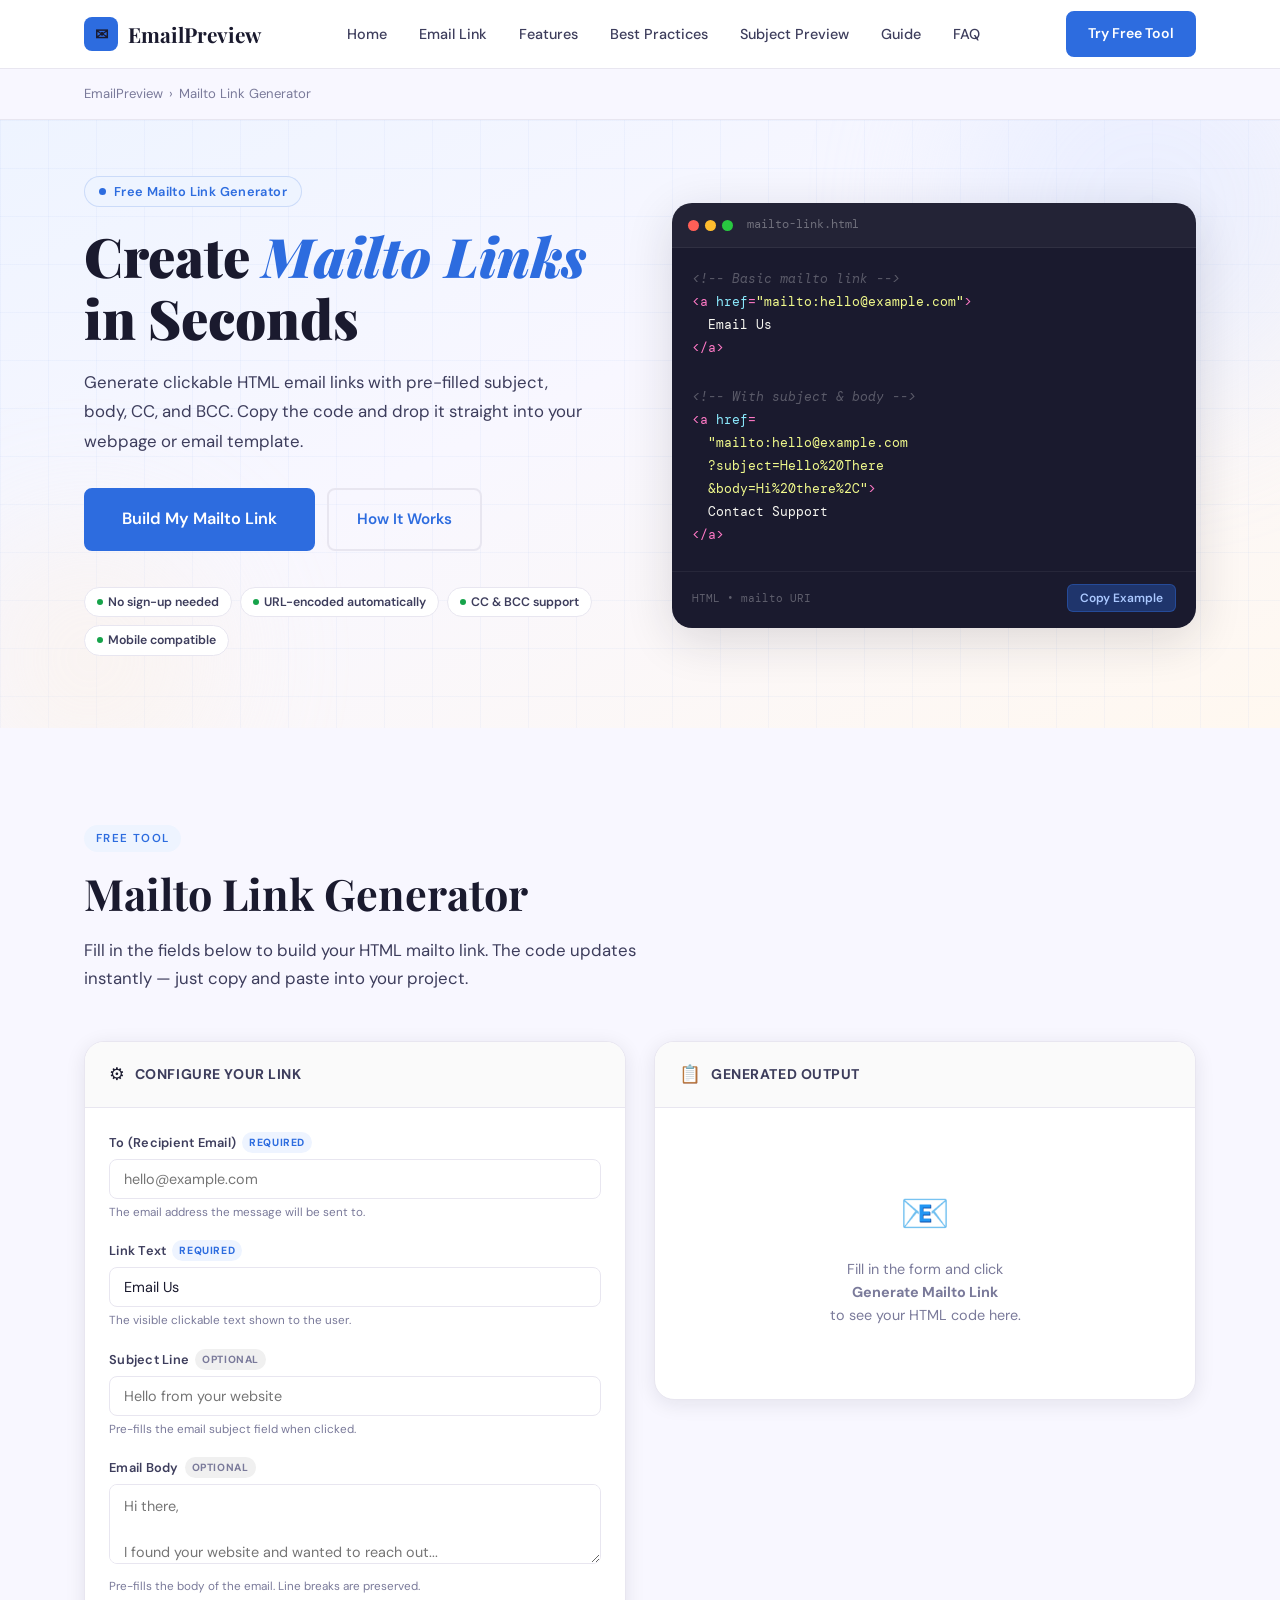
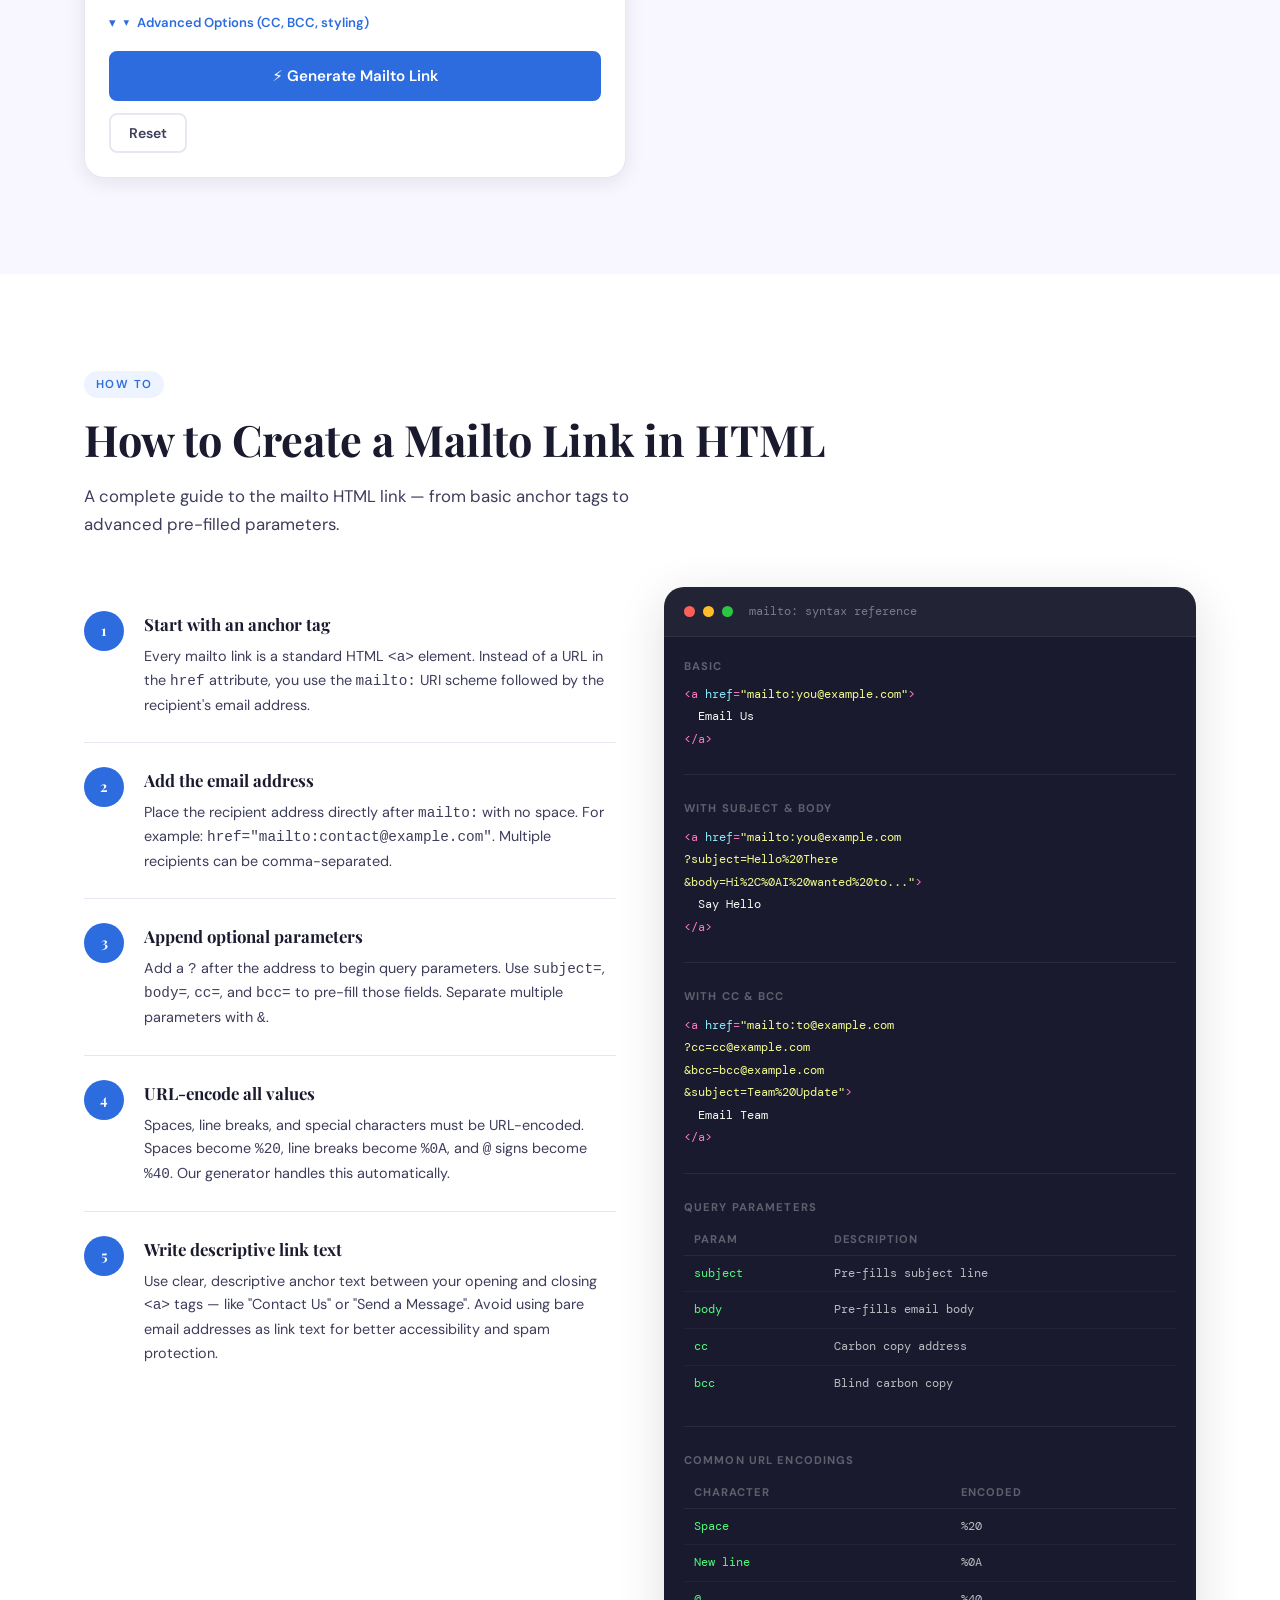
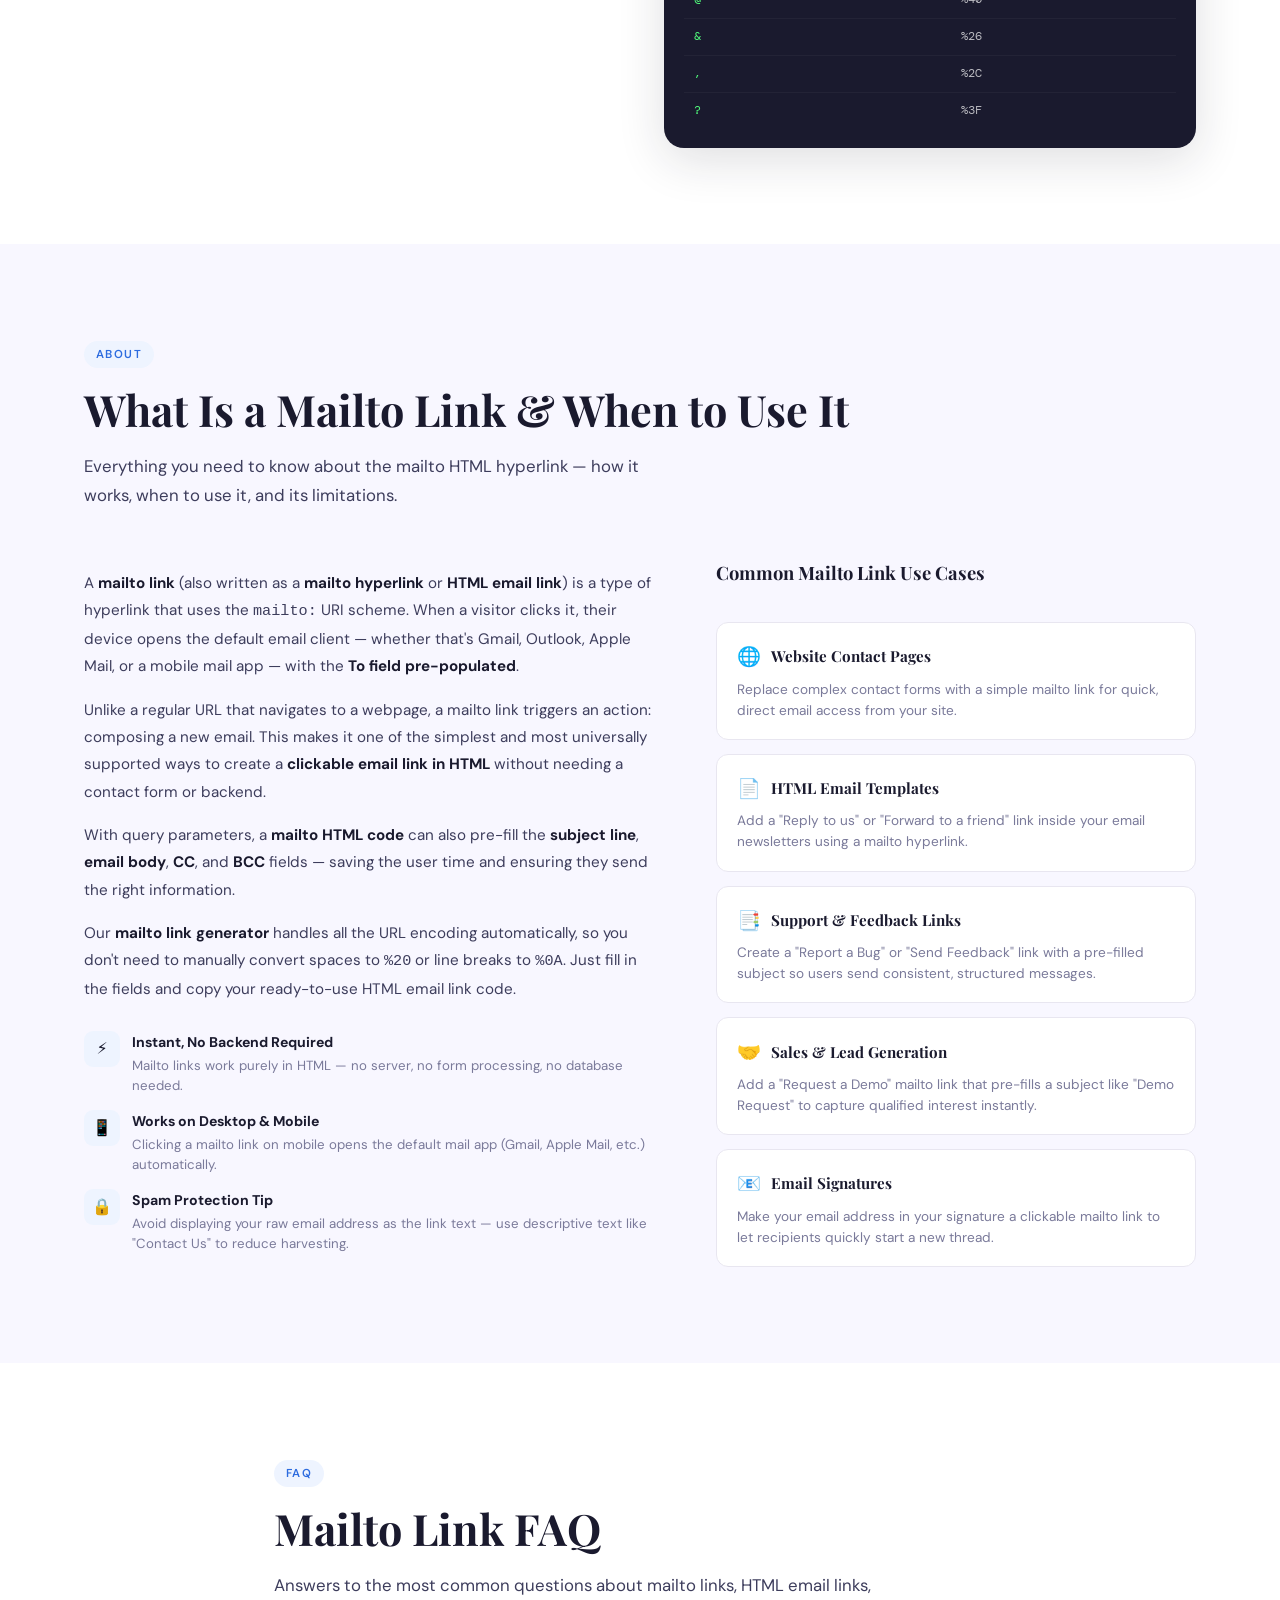
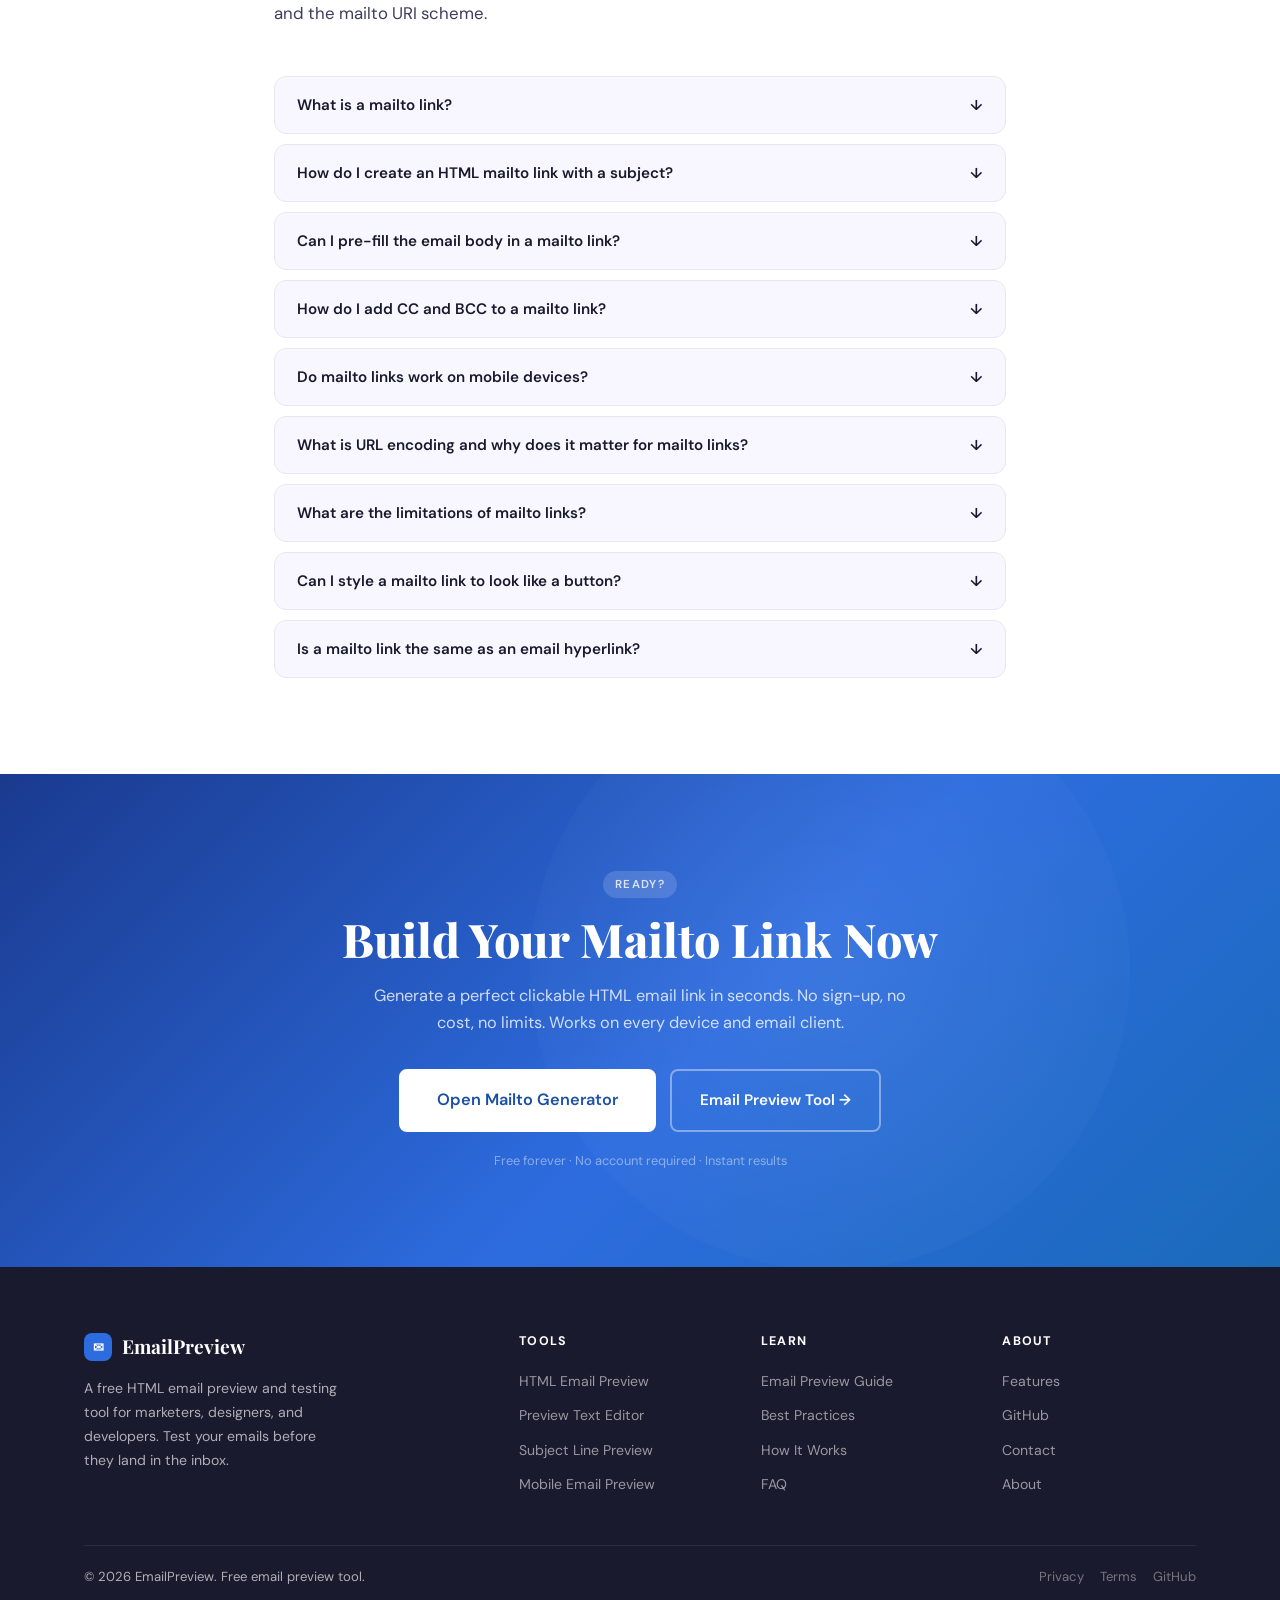
==== commit 44f1d5e0: "Update mailto-link-generator.html" ====
--- a/mailto-link-generator.html
+++ b/mailto-link-generator.html
@@ -1,6 +1,15 @@
 <!DOCTYPE html>
 <html lang="en">
 <head>
+  <!-- Google tag (gtag.js) -->
+<script async src="https://www.googletagmanager.com/gtag/js?id=G-KRHH6ZFMFK"></script>
+<script>
+  window.dataLayer = window.dataLayer || [];
+  function gtag(){dataLayer.push(arguments);}
+  gtag('js', new Date());
+
+  gtag('config', 'G-KRHH6ZFMFK');
+</script>
   <meta charset="UTF-8" />
   <meta name="viewport" content="width=device-width, initial-scale=1.0" />
   <title>Mailto Link Generator – Create HTML Email Links Instantly | EmailPreview</title>
